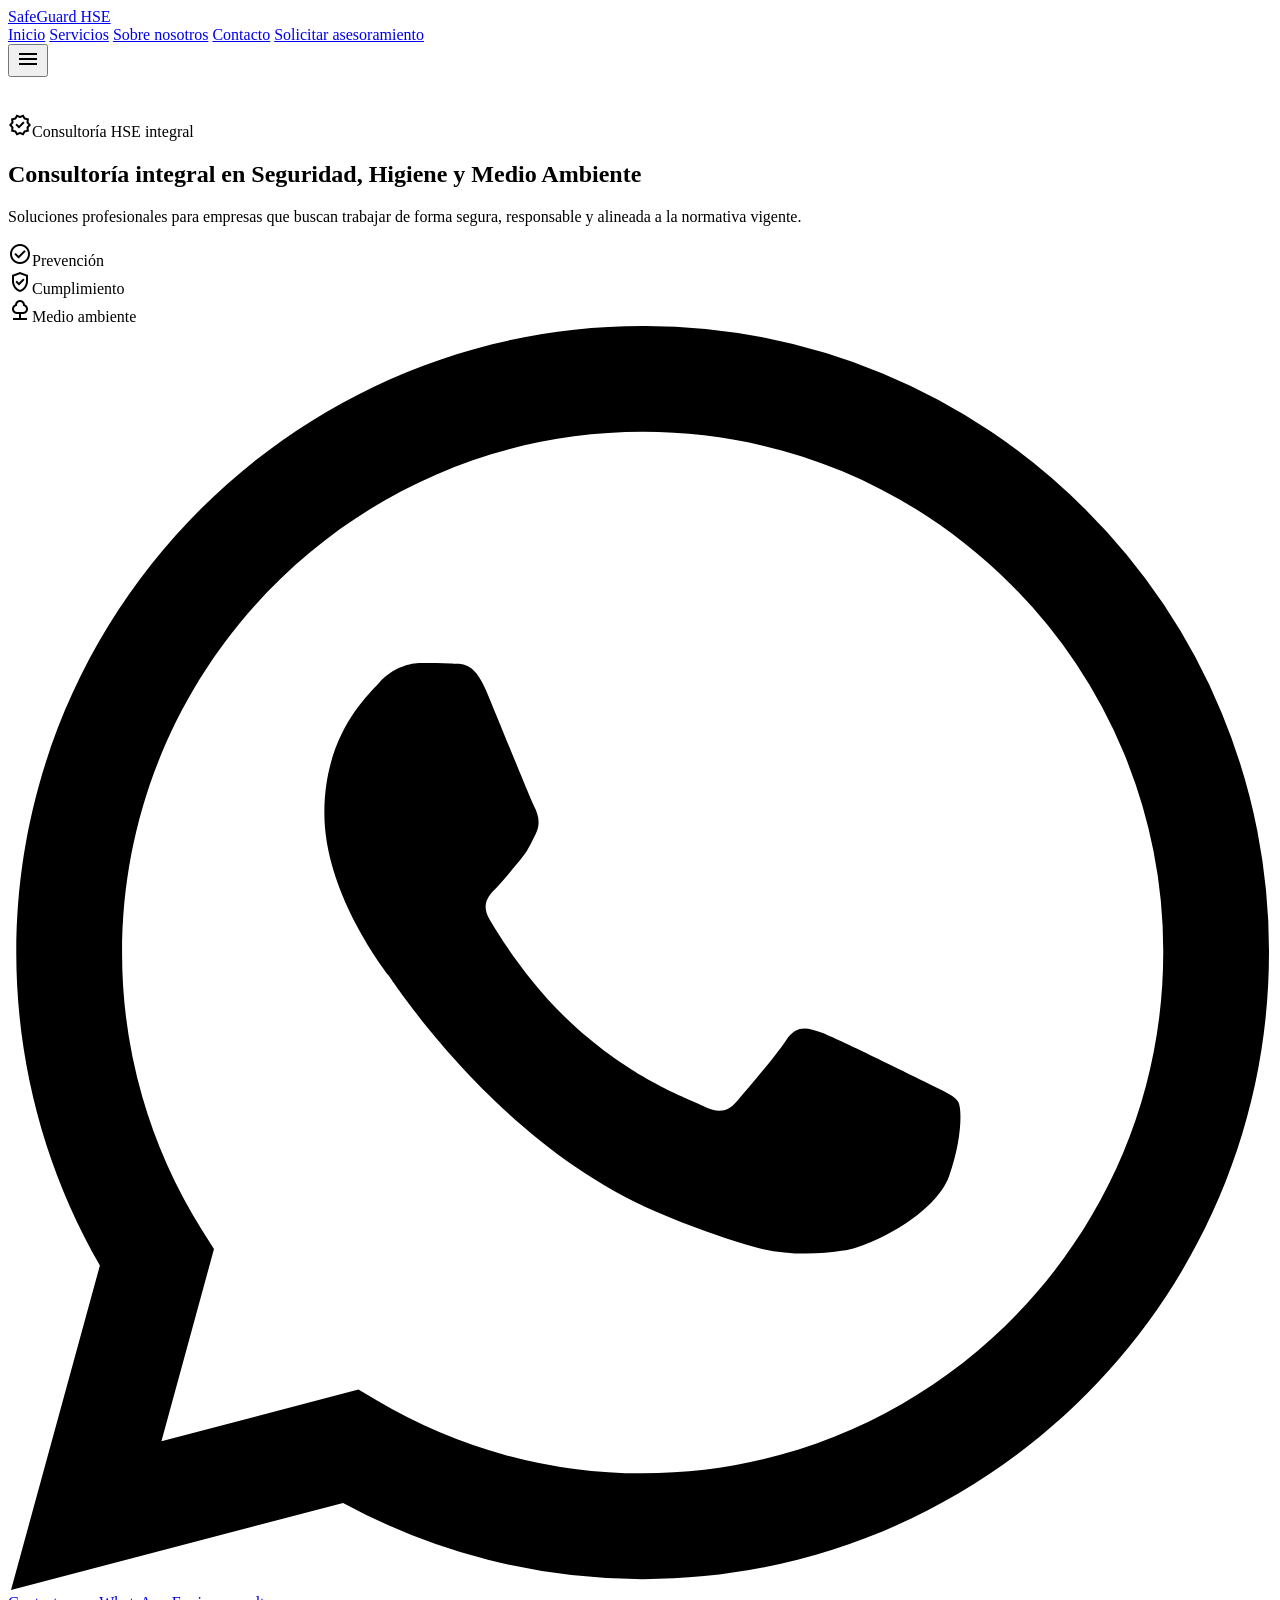
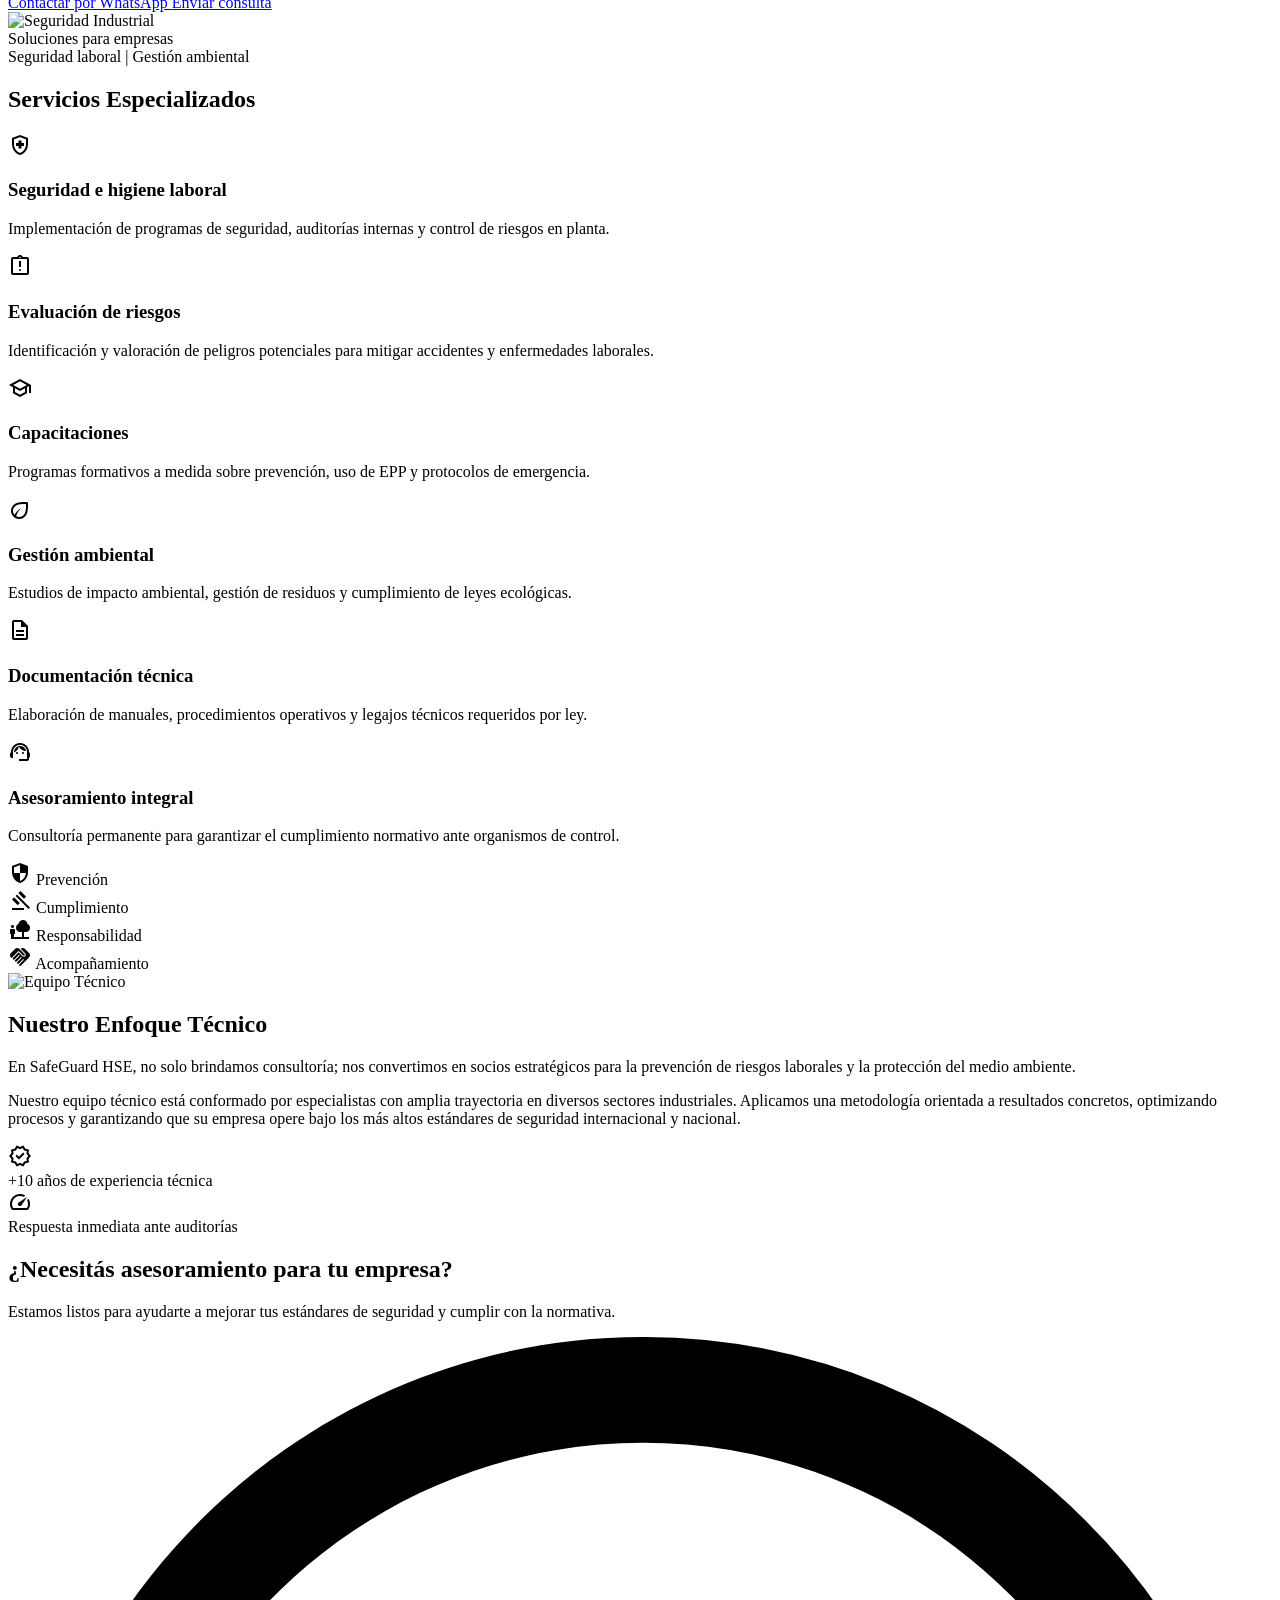
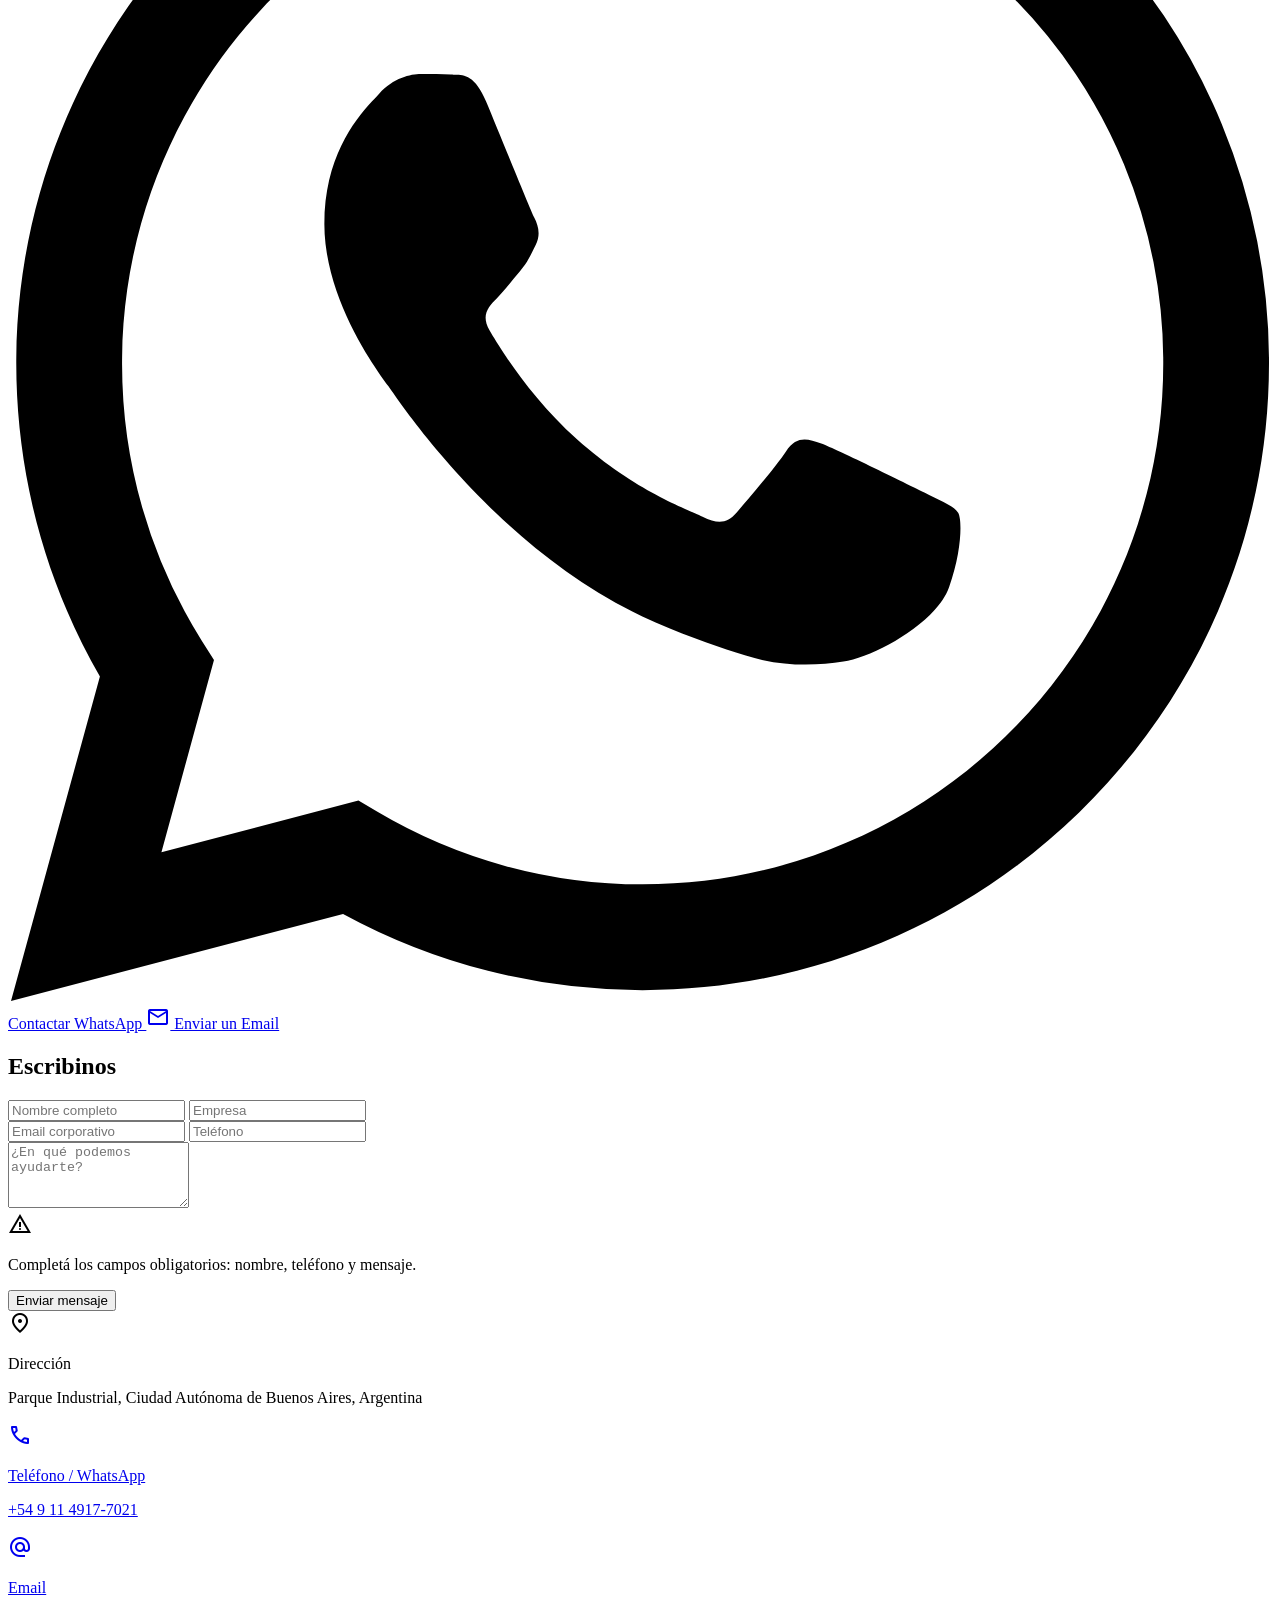
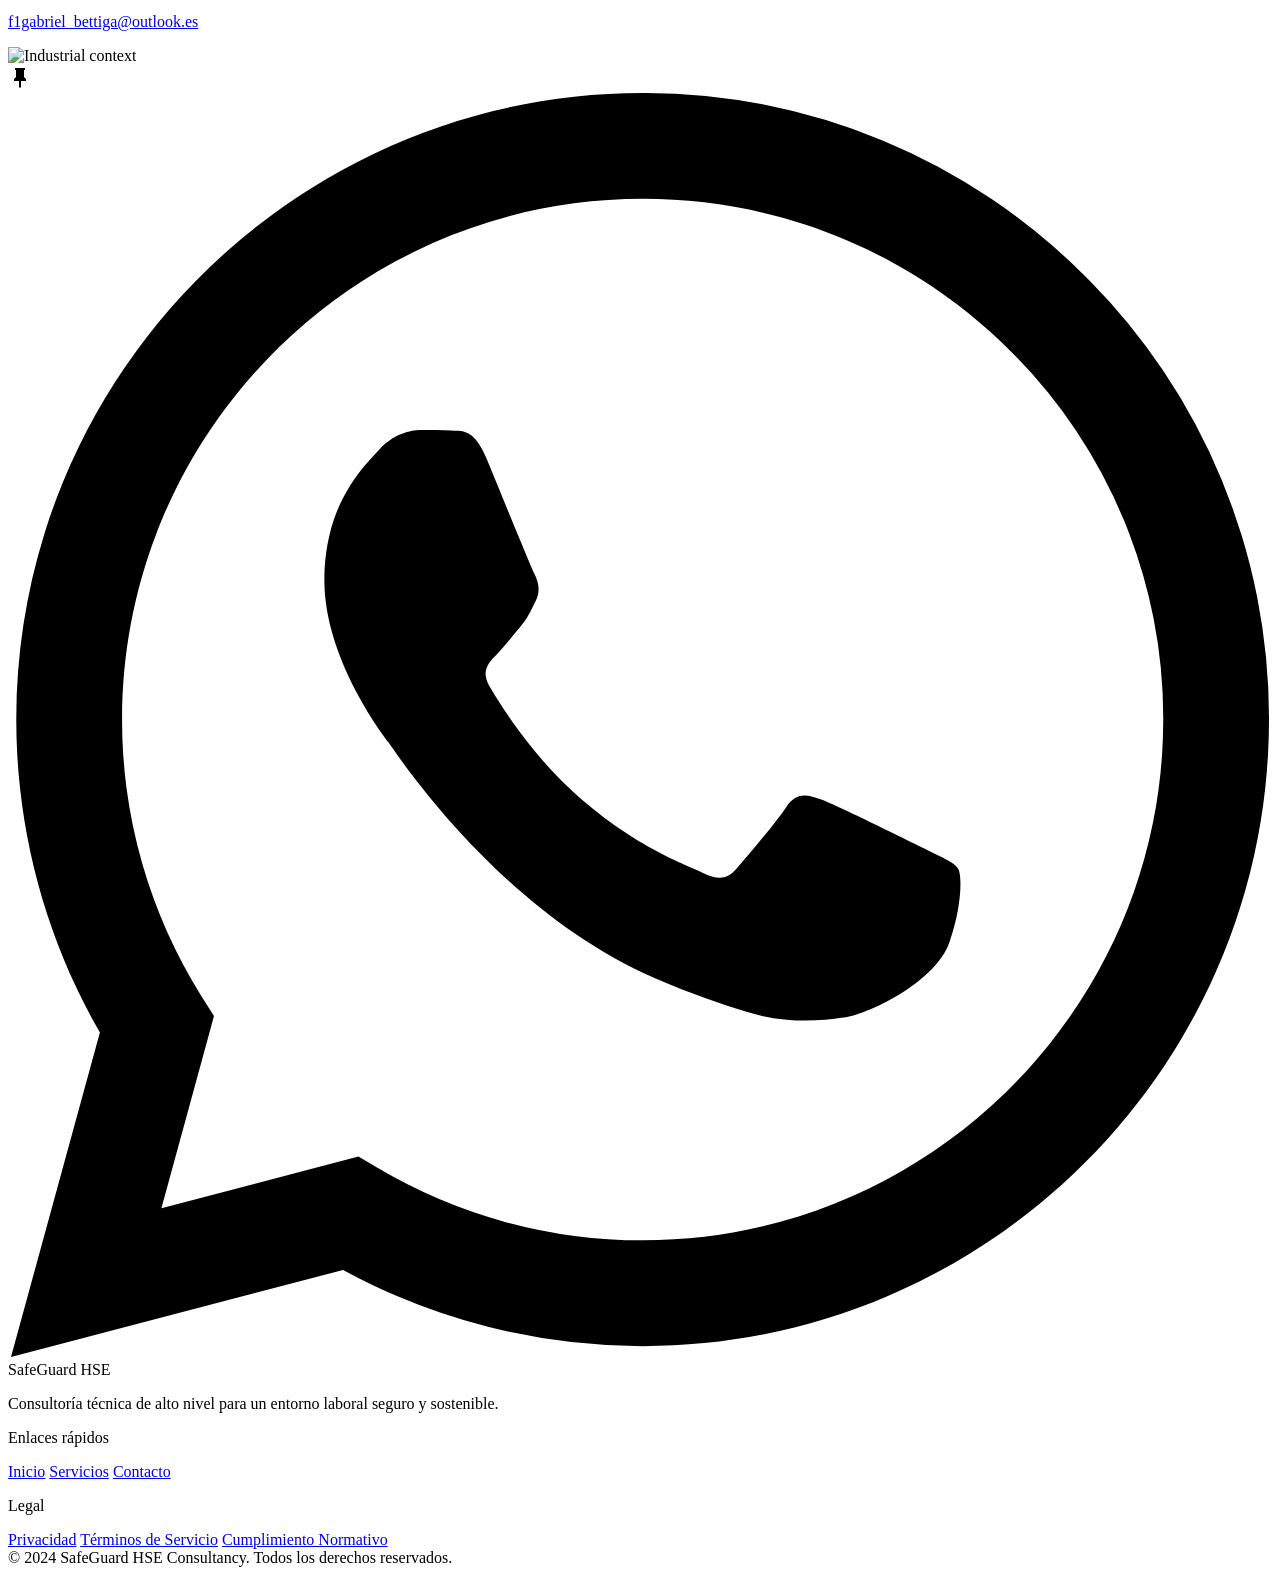
==== index.html @ 14cc0d1b "Add files via upload" ====
<!DOCTYPE html><html class="scroll-smooth" lang="es" style=""><head><link rel="icon" type="image/x-icon" href="[data-uri]">
<link rel="icon" type="image/png" sizes="32x32" href="[data-uri]">
<link rel="icon" type="image/png" sizes="16x16" href="[data-uri]">
<link rel="apple-touch-icon" href="[data-uri]">
<meta charset="utf-8">
<meta content="width=device-width, initial-scale=1.0" name="viewport">
<title>SafeGuard HSE | Consultoría Integral en Seguridad e Higiene</title>
<script src="https://cdn.tailwindcss.com?plugins=forms,container-queries"></script>
<link href="https://fonts.googleapis.com/css2?family=Inter:wght@400;600;700;900&amp;display=swap" rel="stylesheet">
<link href="https://fonts.googleapis.com/css2?family=Material+Symbols+Outlined:wght,FILL@100..700,0..1&amp;display=swap" rel="stylesheet">
<style>
        .material-symbols-outlined {
            font-variation-settings: 'FILL' 0, 'wght' 400, 'GRAD' 0, 'opsz' 24;
        }
        .bg-industrial-mesh {
            background-image: radial-gradient(var(--tw-shadow-color) 1px, transparent 0);
            background-size: 24px 24px;
        }
        /* Mobile Menu Transitions */
        #mobile-menu {
            transition: all 0.3s cubic-bezier(0.4, 0, 0.2, 1);
            transform: translateY(-10px);
            opacity: 0;
            pointer-events: none;
        }
        #mobile-menu.active {
            transform: translateY(0);
            opacity: 1;
            pointer-events: auto;
        }
        @keyframes fadeIn {
            from { opacity: 0; transform: translateY(-5px); }
            to { opacity: 1; transform: translateY(0); }
        }
        .animate-fade-in {
            animation: fadeIn 0.3s ease-out forwards;
        }
    </style>
<script id="tailwind-config">
        tailwind.config = {
            darkMode: "class",
            theme: {
                extend: {
                    "colors": {
                        "secondary": "#436182",
                        "on-secondary": "#ffffff",
                        "surface-container-lowest": "#ffffff",
                        "on-primary-fixed": "#002020",
                        "on-tertiary-container": "#ff9958",
                        "tertiary-fixed": "#ffdbc8",
                        "on-background": "#191c1e",
                        "on-primary-container": "#85bdbc",
                        "secondary-fixed-dim": "#abc9ef",
                        "secondary-container": "#b9d7fd",
                        "on-surface-variant": "#404848",
                        "tertiary-container": "#723300",
                        "on-primary": "#ffffff",
                        "on-tertiary-fixed": "#321200",
                        "primary-fixed": "#b4edec",
                        "on-tertiary": "#ffffff",
                        "on-tertiary-fixed-variant": "#753400",
                        "surface-container": "#eceef0",
                        "surface-container-high": "#e7e8eb",
                        "on-secondary-fixed-variant": "#2a4968",
                        "on-error": "#ffffff",
                        "primary-container": "#0d4d4d",
                        "inverse-primary": "#98d1d0",
                        "on-secondary-container": "#405e7e",
                        "tertiary": "#502200",
                        "error": "#ba1a1a",
                        "surface-variant": "#e1e3e5",
                        "inverse-surface": "#2e3133",
                        "surface-container-highest": "#e1e3e5",
                        "on-error-container": "#93000a",
                        "background": "#f8f9fc",
                        "outline": "#707978",
                        "secondary-fixed": "#d1e4ff",
                        "surface-bright": "#f8f9fc",
                        "on-surface": "#191c1e",
                        "error-container": "#ffdad6",
                        "tertiary-fixed-dim": "#ffb68b",
                        "primary": "#003535",
                        "surface-dim": "#d8dadc",
                        "outline-variant": "#bfc8c8",
                        "surface": "#f8f9fc",
                        "inverse-on-surface": "#eff1f3",
                        "surface-tint": "#2e6767",
                        "primary-fixed-dim": "#98d1d0",
                        "on-primary-fixed-variant": "#104f4f",
                        "surface-container-low": "#f2f4f6",
                        "on-secondary-fixed": "#001d35"
                    },
                    "borderRadius": {
                        "DEFAULT": "0.25rem",
                        "lg": "0.5rem",
                        "xl": "0.75rem",
                        "full": "9999px",
                        "3xl": "1.5rem"
                    },
                    "spacing": {
                        "gutter": "16px",
                        "stack-sm": "8px",
                        "unit": "4px",
                        "margin-mobile": "16px",
                        "stack-lg": "32px",
                        "margin-desktop": "32px",
                        "stack-md": "16px"
                    },
                    "fontFamily": {
                        "display-lg": ["Inter"],
                        "label-caps": ["Inter"],
                        "title-md": ["Inter"],
                        "body-lg": ["Inter"],
                        "headline-lg": ["Inter"],
                        "headline-lg-mobile": ["Inter"],
                        "body-sm": ["Inter"]
                    },
                    "fontSize": {
                        "display-lg": ["48px", {"lineHeight": "56px", "letterSpacing": "-0.02em", "fontWeight": "700"}],
                        "label-caps": ["12px", {"lineHeight": "16px", "letterSpacing": "0.05em", "fontWeight": "700"}],
                        "title-md": ["20px", {"lineHeight": "28px", "fontWeight": "600"}],
                        "body-lg": ["16px", {"lineHeight": "24px", "fontWeight": "400"}],
                        "headline-lg": ["32px", {"lineHeight": "40px", "fontWeight": "600"}],
                        "headline-lg-mobile": ["24px", {"lineHeight": "32px", "fontWeight": "600"}],
                        "body-sm": ["14px", {"lineHeight": "20px", "fontWeight": "400"}]
                    }
                },
            },
        }
    </script>
</head>
<body class="bg-background text-on-background font-body-lg">
<!-- Header (TopNavBar) -->
<header class="fixed top-0 w-full z-50 bg-surface-container-low dark:bg-surface-container shadow-sm">
<nav class="flex justify-between items-center px-margin-mobile md:px-margin-desktop h-20 max-w-7xl mx-auto relative">
<div class="font-headline-lg-mobile md:text-headline-lg font-bold text-primary dark:text-primary-fixed"><a class="hover:opacity-80 transition-opacity" href="#inicio">SafeGuard HSE</a></div>
<div class="hidden md:flex gap-stack-lg items-center">
<a class="desktop-link hover:text-primary dark:hover:text-primary-fixed transition-colors pb-1 text-on-surface-variant dark:text-outline-variant font-normal" href="#inicio">Inicio</a>
<a class="desktop-link hover:text-primary dark:hover:text-primary-fixed transition-colors pb-1 text-on-surface-variant dark:text-outline-variant font-normal" href="#servicios">Servicios</a>
<a class="desktop-link hover:text-primary dark:hover:text-primary-fixed transition-colors pb-1 text-on-surface-variant dark:text-outline-variant font-normal" href="#sobre-nosotros">Sobre nosotros</a>
<a class="desktop-link hover:text-primary dark:hover:text-primary-fixed transition-colors pb-1 text-primary dark:text-primary-fixed font-bold border-b-2 border-primary dark:border-primary-fixed" href="#contacto">Contacto</a>
<a class="bg-primary text-on-primary px-6 py-2 rounded-lg font-bold hover:bg-primary-container hover:text-on-primary-container transition-all active:scale-95 inline-block text-center" href="#contacto">
                Solicitar asesoramiento
            </a>
</div>
<!-- Mobile Menu Toggle -->
<button aria-label="Toggle menú" class="md:hidden text-primary p-2 focus:outline-none transition-transform active:scale-90" id="mobile-menu-btn">
<span class="material-symbols-outlined text-3xl" id="menu-icon">menu</span>
</button>
<!-- Floating Mobile Menu -->
<div class="absolute top-[80px] left-margin-mobile right-margin-mobile md:hidden z-50" id="mobile-menu-container">
<div class="bg-primary/95 backdrop-blur-xl border border-white/10 rounded-3xl shadow-2xl overflow-hidden" id="mobile-menu">
<div class="flex flex-col p-4 space-y-2" id="mobile-nav-links">
<a class="mobile-link flex items-center px-4 py-4 rounded-xl font-semibold transition-colors border-l-4 text-white/80 border-transparent" href="#inicio" onclick="closeMobileMenu()">
                        Inicio
                    </a>
<a class="mobile-link flex items-center px-4 py-4 rounded-xl font-semibold transition-colors border-l-4 hover:bg-white/5 active:bg-white/10 text-white/80 border-transparent" href="#servicios" onclick="closeMobileMenu()">
                        Servicios
                    </a>
<a class="mobile-link flex items-center px-4 py-4 rounded-xl font-semibold transition-colors border-l-4 hover:bg-white/5 active:bg-white/10 text-white/80 border-transparent" href="#sobre-nosotros" onclick="closeMobileMenu()">
                        Sobre nosotros
                    </a>
<a class="mobile-link flex items-center px-4 py-4 rounded-xl font-semibold transition-colors border-l-4 hover:bg-white/5 active:bg-white/10 text-white border-primary-fixed bg-white/5" href="#contacto" onclick="closeMobileMenu()">
                        Contacto
                    </a>
<div class="pt-4 border-t border-white/10 mt-2">
<a class="w-full bg-primary-fixed text-on-primary-fixed py-4 rounded-2xl font-black shadow-lg active:scale-[0.98] transition-all inline-block text-center" href="#contacto" onclick="closeMobileMenu()">
                            Solicitar asesoramiento
                        </a>
</div>
</div>
</div>
</div>
</nav>
</header>
<!-- Hero Section -->
<section class="pt-32 pb-stack-lg md:pt-48 md:pb-64 bg-surface-container-lowest overflow-hidden relative bg-gradient-to-br from-primary-container/10 via-background to-surface-variant/30 bg-industrial-mesh shadow-primary/5" id="inicio">
<div class="max-w-7xl mx-auto px-margin-mobile md:px-margin-desktop grid grid-cols-1 lg:grid-cols-2 items-center gap-stack-md md:gap-stack-lg">
<div class="z-10 order-2 md:order-1">
<div class="inline-flex items-center gap-2 px-3 py-1 rounded-full bg-primary-fixed text-on-primary-fixed text-[10px] uppercase tracking-widest font-bold mb-4 shadow-sm">
<span class="material-symbols-outlined text-sm">verified</span>Consultoría HSE integral
            </div>
<h1 class="font-display-lg text-display-lg-mobile md:text-display-lg text-on-surface mb-stack-md">Consultoría integral en <span class="text-primary-container block mt-2">Seguridad, Higiene y Medio Ambiente</span></h1>
<p class="text-body-lg text-on-surface-variant mb-stack-lg max-w-xl leading-relaxed tracking-wide">
                Soluciones profesionales para empresas que buscan trabajar de forma segura, responsable y alineada a la normativa vigente.
            </p>
<div class="flex items-center flex-wrap gap-x-4 gap-y-2 mb-stack-lg text-primary/70 font-semibold text-sm">
<div class="flex items-center gap-1"><span class="material-symbols-outlined text-[18px]">check_circle</span>Prevención</div>
<span class="h-1 w-1 bg-outline-variant rounded-full hidden sm:block"></span>
<div class="flex items-center gap-1"><span class="material-symbols-outlined text-[18px]">verified_user</span>Cumplimiento</div>
<span class="h-1 w-1 bg-outline-variant rounded-full hidden sm:block"></span>
<div class="flex items-center gap-1"><span class="material-symbols-outlined text-[18px]">nature</span>Medio ambiente</div>
</div>
<div class="flex flex-col sm:flex-row gap-4 mb-8">
<a class="bg-[#25D366] text-white px-8 py-5 rounded-xl font-bold flex items-center justify-center gap-3 shadow-lg hover:brightness-110 transition-all active:scale-[0.98]" href="https://wa.me/5491149177021" target="_blank">
<svg class="w-6 h-6 fill-current" viewBox="0 0 24 24" xmlns="http://www.w3.org/2000/svg"><path d="M17.472 14.382c-.297-.149-1.758-.867-2.03-.967-.273-.099-.471-.148-.67.15-.197.297-.767.966-.94 1.164-.173.199-.347.223-.644.075-.297-.15-1.255-.463-2.39-1.475-.883-.788-1.48-1.761-1.653-2.059-.173-.297-.018-.458.13-.606.134-.133.298-.347.446-.52.149-.174.198-.298.298-.497.099-.198.05-.371-.025-.52-.075-.149-.669-1.612-.916-2.207-.242-.579-.487-.5-.669-.51-.173-.008-.371-.01-.57-.01-.198 0-.52.074-.792.372-.272.297-1.04 1.016-1.04 2.479 0 1.462 1.065 2.875 1.213 3.074.149.198 2.096 3.2 5.077 4.487.709.306 1.262.489 1.694.625.712.227 1.36.195 1.871.118.571-.085 1.758-.719 2.006-1.413.248-.694.248-1.289.173-1.413-.074-.124-.272-.198-.57-.347m-5.421 7.403h-.004a9.87 9.87 0 01-5.031-1.378l-.361-.214-3.741.982.998-3.648-.235-.374a9.86 9.86 0 01-1.51-5.26c.001-5.45 4.436-9.884 9.888-9.884 2.64 0 5.122 1.03 6.988 2.898a9.825 9.825 0 012.893 6.994c-.003 5.45-4.437 9.884-9.885 9.884m8.413-18.297A11.815 11.815 0 0012.05 0C5.495 0 .16 5.335.157 11.892c0 2.096.547 4.142 1.588 5.945L.057 24l6.305-1.654a11.882 11.882 0 005.683 1.448h.005c6.554 0 11.89-5.335 11.893-11.893a11.821 11.821 0 00-3.48-8.413Z"></path></svg>Contactar por WhatsApp
                </a>
<a class="border-2 border-primary-container text-primary-container px-8 py-5 rounded-xl font-bold hover:bg-primary-container/5 transition-all active:scale-[0.98] inline-flex items-center justify-center" href="#contacto">Enviar consulta</a>
</div>
</div>
<div class="relative lg:mt-0 order-1 md:order-2 mt-stack-md">
<div class="bg-primary/5 absolute -inset-4 rounded-full blur-3xl"></div>
<img alt="Seguridad Industrial" class="rounded-xl shadow-2xl relative z-10 w-full object-cover rounded-3xl h-[300px] md:h-[400px]" data-alt="A professional close-up shot of a white safety helmet resting on top of a digital tablet showing architectural blueprints. The setting is a clean, modern construction site with soft afternoon sunlight filtering through steel beams. The color palette features deep forest greens and petrol blues from the safety vests visible in the blurred background. The mood is precise, professional, and safety-oriented, reflecting a corporate modern industrial aesthetic." src="https://lh3.googleusercontent.com/aida-public/[base64]">
<div class="absolute bottom-8 left-8 right-8 z-20 backdrop-blur-md bg-white/30 border border-white/20 p-6 rounded-2xl shadow-xl hidden md:block">
<div class="text-primary font-bold text-lg mb-1">Soluciones para empresas</div>
<div class="text-on-surface-variant text-sm font-medium">Seguridad laboral | Gestión ambiental</div>
</div>
</div>
</div>
</section>
<!-- Services Section -->
<section class="py-stack-lg bg-surface" id="servicios">
<div class="max-w-7xl mx-auto px-margin-mobile md:px-margin-desktop">
<div class="text-center mb-16">
<h2 class="font-headline-lg text-headline-lg-mobile md:text-headline-lg text-primary mb-stack-sm">Servicios Especializados</h2>
<div class="w-20 h-1 bg-tertiary-container mx-auto rounded-full"></div>
</div>
<div class="grid grid-cols-1 md:grid-cols-2 lg:grid-cols-3 gap-gutter">
<!-- Card 1 -->
<div class="bg-surface-container-lowest p-8 rounded-xl border border-outline-variant shadow-sm hover:shadow-md transition-shadow">
<span class="material-symbols-outlined text-4xl text-primary mb-4" data-icon="health_and_safety">health_and_safety</span>
<h3 class="font-title-md text-title-md text-secondary mb-2">Seguridad e higiene laboral</h3>
<p class="text-body-sm text-on-surface-variant">Implementación de programas de seguridad, auditorías internas y control de riesgos en planta.</p>
</div>
<!-- Card 2 -->
<div class="bg-surface-container-lowest p-8 rounded-xl border border-outline-variant shadow-sm hover:shadow-md transition-shadow">
<span class="material-symbols-outlined text-4xl text-primary mb-4" data-icon="assignment_late">assignment_late</span>
<h3 class="font-title-md text-title-md text-secondary mb-2">Evaluación de riesgos</h3>
<p class="text-body-sm text-on-surface-variant">Identificación y valoración de peligros potenciales para mitigar accidentes y enfermedades laborales.</p>
</div>
<!-- Card 3 -->
<div class="bg-surface-container-lowest p-8 rounded-xl border border-outline-variant shadow-sm hover:shadow-md transition-shadow">
<span class="material-symbols-outlined text-4xl text-primary mb-4" data-icon="school">school</span>
<h3 class="font-title-md text-title-md text-secondary mb-2">Capacitaciones</h3>
<p class="text-body-sm text-on-surface-variant">Programas formativos a medida sobre prevención, uso de EPP y protocolos de emergencia.</p>
</div>
<!-- Card 4 -->
<div class="bg-surface-container-lowest p-8 rounded-xl border border-outline-variant shadow-sm hover:shadow-md transition-shadow">
<span class="material-symbols-outlined text-4xl text-primary mb-4" data-icon="eco">eco</span>
<h3 class="font-title-md text-title-md text-secondary mb-2">Gestión ambiental</h3>
<p class="text-body-sm text-on-surface-variant">Estudios de impacto ambiental, gestión de residuos y cumplimiento de leyes ecológicas.</p>
</div>
<!-- Card 5 -->
<div class="bg-surface-container-lowest p-8 rounded-xl border border-outline-variant shadow-sm hover:shadow-md transition-shadow">
<span class="material-symbols-outlined text-4xl text-primary mb-4" data-icon="description">description</span>
<h3 class="font-title-md text-title-md text-secondary mb-2">Documentación técnica</h3>
<p class="text-body-sm text-on-surface-variant">Elaboración de manuales, procedimientos operativos y legajos técnicos requeridos por ley.</p>
</div>
<!-- Card 6 -->
<div class="bg-surface-container-lowest p-8 rounded-xl border border-outline-variant shadow-sm hover:shadow-md transition-shadow">
<span class="material-symbols-outlined text-4xl text-primary mb-4" data-icon="support_agent">support_agent</span>
<h3 class="font-title-md text-title-md text-secondary mb-2">Asesoramiento integral</h3>
<p class="text-body-sm text-on-surface-variant">Consultoría permanente para garantizar el cumplimiento normativo ante organismos de control.</p>
</div>
</div>
</div>
</section>
<!-- Trust Section -->
<section class="py-16 bg-primary text-on-primary">
<div class="max-w-7xl mx-auto px-margin-mobile md:px-margin-desktop grid grid-cols-2 lg:grid-cols-4 gap-stack-lg text-center">
<div class="flex flex-col items-center">
<span class="material-symbols-outlined text-5xl mb-2 text-primary-fixed" data-icon="security" style="font-variation-settings: 'FILL' 1;">security</span>
<span class="font-bold text-xl">Prevención</span>
</div>
<div class="flex flex-col items-center">
<span class="material-symbols-outlined text-5xl mb-2 text-primary-fixed" data-icon="gavel" style="font-variation-settings: 'FILL' 1;">gavel</span>
<span class="font-bold text-xl">Cumplimiento</span>
</div>
<div class="flex flex-col items-center">
<span class="material-symbols-outlined text-5xl mb-2 text-primary-fixed" data-icon="nature_people" style="font-variation-settings: 'FILL' 1;">nature_people</span>
<span class="font-bold text-xl">Responsabilidad</span>
</div>
<div class="flex flex-col items-center">
<span class="material-symbols-outlined text-5xl mb-2 text-primary-fixed" data-icon="handshake" style="font-variation-settings: 'FILL' 1;">handshake</span>
<span class="font-bold text-xl">Acompañamiento</span>
</div>
</div>
</section>
<!-- About Section -->
<section class="py-stack-lg bg-surface-container-low" id="sobre-nosotros">
<div class="max-w-7xl mx-auto px-margin-mobile md:px-margin-desktop grid grid-cols-1 lg:grid-cols-2 gap-stack-lg items-center">
<div>
<img alt="Equipo Técnico" class="rounded-xl shadow-lg h-[500px] w-full object-cover" data-alt="A diverse team of industrial safety engineers in navy blue uniforms and white hard hats standing in a modern, well-lit factory environment. They are discussing a digital report on a large touch-screen display showing green compliance charts. The background is a clean industrial setting with organized machinery and high ceilings. The overall atmosphere is collaborative, technical, and high-tech, using a palette of steel grays and safety orange accents." src="https://lh3.googleusercontent.com/aida-public/[base64]">
</div>
<div class="space-y-stack-md">
<h2 class="font-headline-lg text-primary">Nuestro Enfoque Técnico</h2>
<p class="text-body-lg text-on-surface">
                En SafeGuard HSE, no solo brindamos consultoría; nos convertimos en socios estratégicos para la prevención de riesgos laborales y la protección del medio ambiente.
            </p>
<p class="text-body-lg text-on-surface-variant">
                Nuestro equipo técnico está conformado por especialistas con amplia trayectoria en diversos sectores industriales. Aplicamos una metodología orientada a resultados concretos, optimizando procesos y garantizando que su empresa opere bajo los más altos estándares de seguridad internacional y nacional.
            </p>
<div class="pt-4">
<div class="flex items-center gap-4 mb-4">
<div class="w-12 h-12 rounded-full bg-secondary-container flex items-center justify-center">
<span class="material-symbols-outlined text-on-secondary-container" data-icon="verified">verified</span>
</div>
<span class="font-bold text-on-surface">+10 años de experiencia técnica</span>
</div>
<div class="flex items-center gap-4">
<div class="w-12 h-12 rounded-full bg-secondary-container flex items-center justify-center">
<span class="material-symbols-outlined text-on-secondary-container" data-icon="speed">speed</span>
</div>
<span class="font-bold text-on-surface">Respuesta inmediata ante auditorías</span>
</div>
</div>
</div>
</div>
</section>
<!-- Final CTA Section -->
<section class="py-stack-lg bg-primary text-on-primary text-center">
<div class="max-w-3xl mx-auto px-margin-mobile">
<h2 class="font-display-lg text-headline-lg-mobile md:text-headline-lg mb-stack-md">¿Necesitás asesoramiento para tu empresa?</h2>
<p class="text-body-lg opacity-90 mb-stack-lg">Estamos listos para ayudarte a mejorar tus estándares de seguridad y cumplir con la normativa.</p>
<div class="flex flex-col sm:flex-row justify-center gap-stack-md">
<a class="bg-[#25D366] text-white px-8 py-4 rounded-lg font-bold flex items-center justify-center gap-2 shadow-xl hover:scale-105 transition-transform" href="https://wa.me/5491149177021" target="_blank">
<svg class="w-6 h-6 fill-current" viewBox="0 0 24 24" xmlns="http://www.w3.org/2000/svg"><path d="M17.472 14.382c-.297-.149-1.758-.867-2.03-.967-.273-.099-.471-.148-.67.15-.197.297-.767.966-.94 1.164-.173.199-.347.223-.644.075-.297-.15-1.255-.463-2.39-1.475-.883-.788-1.48-1.761-1.653-2.059-.173-.297-.018-.458.13-.606.134-.133.298-.347.446-.52.149-.174.198-.298.298-.497.099-.198.05-.371-.025-.52-.075-.149-.669-1.612-.916-2.207-.242-.579-.487-.5-.669-.51-.173-.008-.371-.01-.57-.01-.198 0-.52.074-.792.372-.272.297-1.04 1.016-1.04 2.479 0 1.462 1.065 2.875 1.213 3.074.149.198 2.096 3.2 5.077 4.487.709.306 1.262.489 1.694.625.712.227 1.36.195 1.871.118.571-.085 1.758-.719 2.006-1.413.248-.694.248-1.289.173-1.413-.074-.124-.272-.198-.57-.347m-5.421 7.403h-.004a9.87 9.87 0 01-5.031-1.378l-.361-.214-3.741.982.998-3.648-.235-.374a9.86 9.86 0 01-1.51-5.26c.001-5.45 4.436-9.884 9.888-9.884 2.64 0 5.122 1.03 6.988 2.898a9.825 9.825 0 012.893 6.994c-.003 5.45-4.437 9.884-9.885 9.884m8.413-18.297A11.815 11.815 0 0012.05 0C5.495 0 .16 5.335.157 11.892c0 2.096.547 4.142 1.588 5.945L.057 24l6.305-1.654a11.882 11.882 0 005.683 1.448h.005c6.554 0 11.89-5.335 11.893-11.893a11.821 11.821 0 00-3.48-8.413Z"></path></svg>
                Contactar WhatsApp
            </a>
<a class="bg-surface-container-lowest text-primary px-8 py-4 rounded-lg font-bold flex items-center justify-center gap-2 hover:bg-opacity-90 transition-all" href="mailto:f1gabriel_bettiga@outlook.es?subject=Consulta%20desde%20la%20p%C3%A1gina%20web">
<span class="material-symbols-outlined" data-icon="mail">mail</span>
                Enviar un Email
            </a>
</div>
</div>
</section>
<!-- Contact Section -->
<section class="py-stack-lg bg-surface" id="contacto">
<div class="max-w-7xl mx-auto px-margin-mobile md:px-margin-desktop grid grid-cols-1 lg:grid-cols-2 gap-stack-lg">
<div class="bg-surface-container-high p-8 rounded-xl">
<h2 class="font-headline-lg text-primary mb-stack-md">Escribinos</h2>
<form class="space-y-stack-md" id="contact-form" novalidate="">
<div class="grid grid-cols-1 md:grid-cols-2 gap-stack-md">
<input class="w-full p-3 rounded-lg border-none bg-surface ring-1 ring-outline-variant focus:ring-2 focus:ring-primary outline-none transition-all duration-200" id="nombre" placeholder="Nombre completo" type="text">
<input class="w-full p-3 rounded-lg border-none bg-surface ring-1 ring-outline-variant focus:ring-2 focus:ring-primary outline-none transition-all duration-200" id="empresa" placeholder="Empresa" type="text">
</div>
<div class="grid grid-cols-1 md:grid-cols-2 gap-stack-md">
<input class="w-full p-3 rounded-lg border-none bg-surface ring-1 ring-outline-variant focus:ring-2 focus:ring-primary outline-none transition-all duration-200" id="email" placeholder="Email corporativo" type="email">
<input class="w-full p-3 rounded-lg border-none bg-surface ring-1 ring-outline-variant focus:ring-2 focus:ring-primary outline-none transition-all duration-200" id="telefono" placeholder="Teléfono" type="tel">
</div>
<textarea class="w-full p-3 rounded-lg border-none bg-surface ring-1 ring-outline-variant focus:ring-2 focus:ring-primary outline-none transition-all duration-200" id="mensaje" placeholder="¿En qué podemos ayudarte?" rows="4"></textarea>
<!-- Error Message Component -->
<div class="hidden animate-fade-in bg-primary-container text-on-primary-container p-4 rounded-lg shadow-sm flex items-center gap-3" id="form-error">
<span class="material-symbols-outlined text-xl">warning</span>
<p class="text-body-sm font-semibold">Completá los campos obligatorios: nombre, teléfono y mensaje.</p>
</div>
<button class="w-full bg-primary text-on-primary py-4 rounded-lg font-bold shadow-lg hover:bg-primary-container transition-all" type="submit">Enviar mensaje</button>
</form>
</div>
<div class="space-y-stack-md flex flex-col justify-center">
<div class="p-6 bg-surface-container-lowest rounded-xl flex items-start gap-4 shadow-sm">
<span class="material-symbols-outlined text-secondary" data-icon="location_on">location_on</span>
<div>
<p class="font-bold text-on-surface">Dirección</p>
<p class="text-on-surface-variant">Parque Industrial, Ciudad Autónoma de Buenos Aires, Argentina</p>
</div>
</div>
<a class="p-6 bg-surface-container-lowest rounded-xl flex items-start gap-4 shadow-sm cursor-pointer transition-all duration-300 hover:bg-surface-container-high hover:shadow-md" href="https://wa.me/5491149177021" target="_blank"><span class="material-symbols-outlined text-secondary" data-icon="call">call</span><div><p class="font-bold text-on-surface">Teléfono / WhatsApp</p><p class="text-on-surface-variant">+54 9 11 4917-7021</p></div></a>
<a class="p-6 bg-surface-container-lowest rounded-xl flex items-start gap-4 shadow-sm cursor-pointer transition-all duration-300 hover:bg-surface-container-high hover:shadow-md" href="mailto:f1gabriel_bettiga@outlook.es?subject=Consulta%20desde%20la%20p%C3%A1gina%20web"><span class="material-symbols-outlined text-secondary" data-icon="alternate_email">alternate_email</span><div><p class="font-bold text-on-surface">Email</p><p class="text-on-surface-variant">f1gabriel_bettiga@outlook.es</p></div></a>
<!-- Mini Map Mockup -->
<div class="rounded-xl overflow-hidden h-48 relative shadow-inner">
<img alt="Industrial context" class="w-full h-full object-cover filter grayscale" data-location="Buenos Aires, Argentina" src="https://lh3.googleusercontent.com/aida/[base64]">
<div class="absolute inset-0 bg-primary/10 flex items-center justify-center">
<span class="material-symbols-outlined text-primary text-4xl" data-icon="push_pin" style="font-variation-settings: 'FILL' 1;">push_pin</span>
</div>
</div>
</div>
</div>
</section>
<!-- Floating WhatsApp Button -->
<a aria-label="Chat on WhatsApp" class="fixed bottom-4 right-4 md:bottom-6 md:right-6 bg-[#25D366] text-white w-14 h-14 md:w-16 md:h-16 rounded-full flex items-center justify-center shadow-2xl z-[55] hover:scale-110 active:scale-95 transition-all duration-300" href="https://wa.me/5491149177021" target="_blank">
<svg class="w-8 h-8 md:w-10 md:h-10 fill-current" viewBox="0 0 24 24" xmlns="http://www.w3.org/2000/svg">
<path d="M17.472 14.382c-.297-.149-1.758-.867-2.03-.967-.273-.099-.471-.148-.67.15-.197.297-.767.966-.94 1.164-.173.199-.347.223-.644.075-.297-.15-1.255-.463-2.39-1.475-.883-.788-1.48-1.761-1.653-2.059-.173-.297-.018-.458.13-.606.134-.133.298-.347.446-.52.149-.174.198-.298.298-.497.099-.198.05-.371-.025-.52-.075-.149-.669-1.612-.916-2.207-.242-.579-.487-.5-.669-.51-.173-.008-.371-.01-.57-.01-.198 0-.52.074-.792.372-.272.297-1.04 1.016-1.04 2.479 0 1.462 1.065 2.875 1.213 3.074.149.198 2.096 3.2 5.077 4.487.709.306 1.262.489 1.694.625.712.227 1.36.195 1.871.118.571-.085 1.758-.719 2.006-1.413.248-.694.248-1.289.173-1.413-.074-.124-.272-.198-.57-.347m-5.421 7.403h-.004a9.87 9.87 0 01-5.031-1.378l-.361-.214-3.741.982.998-3.648-.235-.374a9.86 9.86 0 01-1.51-5.26c.001-5.45 4.436-9.884 9.888-9.884 2.64 0 5.122 1.03 6.988 2.898a9.825 9.825 0 012.893 6.994c-.003 5.45-4.437 9.884-9.885 9.884m8.413-18.297A11.815 11.815 0 0012.05 0C5.495 0 .16 5.335.157 11.892c0 2.096.547 4.142 1.588 5.945L.057 24l6.305-1.654a11.882 11.882 0 005.683 1.448h.005c6.554 0 11.89-5.335 11.893-11.893a11.821 11.821 0 00-3.48-8.413Z"></path>
</svg>
</a>
<!-- Footer -->
<footer class="w-full py-stack-lg bg-surface-container-lowest dark:bg-surface-dim border-t border-outline-variant dark:border-outline">
<div class="grid grid-cols-1 md:grid-cols-3 gap-gutter px-margin-mobile md:px-margin-desktop max-w-7xl mx-auto">
<div>
<div class="font-title-md text-title-md font-black text-primary dark:text-primary-fixed mb-4">SafeGuard HSE</div>
<p class="text-body-sm text-on-surface-variant">Consultoría técnica de alto nivel para un entorno laboral seguro y sostenible.</p>
</div>
<div class="flex flex-col gap-2">
<p class="font-bold text-secondary dark:text-secondary-fixed mb-2">Enlaces rápidos</p>
<a class="text-on-surface-variant hover:text-secondary transition-opacity text-body-sm" href="#inicio">Inicio</a>
<a class="text-on-surface-variant hover:text-secondary transition-opacity text-body-sm" href="#servicios">Servicios</a>
<a class="text-on-surface-variant hover:text-secondary transition-opacity text-body-sm" href="#contacto">Contacto</a>
</div>
<div class="flex flex-col gap-2">
<p class="font-bold text-secondary dark:text-secondary-fixed mb-2">Legal</p>
<a class="text-on-surface-variant hover:text-secondary transition-opacity text-body-sm" href="#">Privacidad</a>
<a class="text-on-surface-variant hover:text-secondary transition-opacity text-body-sm" href="#">Términos de Servicio</a>
<a class="text-on-surface-variant hover:text-secondary transition-opacity text-body-sm" href="#">Cumplimiento Normativo</a>
</div>
</div>
<div class="max-w-7xl mx-auto px-margin-mobile md:px-margin-desktop mt-8 pt-8 border-t border-outline-variant/30 text-center text-body-sm text-outline">
        © 2024 SafeGuard HSE Consultancy. Todos los derechos reservados.
    </div>
</footer>
<script>
    // Header shadow effect on scroll
    window.addEventListener('scroll', () => {
        const header = document.querySelector('header');
        if (window.scrollY > 50) {
            header.classList.add('shadow-md');
        } else {
            header.classList.remove('shadow-md');
        }
    });

    // Mobile Menu Logic
    const mobileBtn = document.getElementById('mobile-menu-btn');
    const mobileMenu = document.getElementById('mobile-menu');
    const menuIcon = document.getElementById('menu-icon');
    const mobileLinks = document.querySelectorAll('.mobile-link');
    const desktopLinks = document.querySelectorAll('.desktop-link');
    let isMenuOpen = false;

    function toggleMobileMenu() {
        isMenuOpen = !isMenuOpen;
        if (isMenuOpen) {
            mobileMenu.classList.add('active');
            menuIcon.textContent = 'close';
            document.body.style.overflow = 'hidden';
        } else {
            mobileMenu.classList.remove('active');
            menuIcon.textContent = 'menu';
            document.body.style.overflow = '';
        }
    }

    function closeMobileMenu() {
        if (isMenuOpen) toggleMobileMenu();
    }

    mobileBtn.addEventListener('click', (e) => {
        e.stopPropagation();
        toggleMobileMenu();
    });

    // Close on click outside
    document.addEventListener('click', (e) => {
        if (isMenuOpen && !mobileMenu.contains(e.target) && !mobileBtn.contains(e.target)) {
            closeMobileMenu();
        }
    });

    // Auto-close on resize to desktop view
    window.addEventListener('resize', () => {
        if (window.innerWidth >= 768 && isMenuOpen) {
            closeMobileMenu();
        }
    });

    // Dynamic Link States & ScrollSpy
    function setActiveLinks(targetId) {
        // Update Mobile Links
        mobileLinks.forEach(link => {
            const href = link.getAttribute('href').substring(1);
            if (href === targetId) {
                // Active State
                link.classList.remove('text-white/80', 'border-transparent');
                link.classList.add('text-white', 'border-primary-fixed', 'bg-white/5');
            } else {
                // Inactive State
                link.classList.add('text-white/80', 'border-transparent');
                link.classList.remove('text-white', 'border-primary-fixed', 'bg-white/5');
            }
        });

        // Update Desktop Links
        desktopLinks.forEach(link => {
            const href = link.getAttribute('href').substring(1);
            if (href === targetId) {
                // Active State: text-primary, font-bold, border-b-2, border-primary
                link.classList.remove('text-on-surface-variant', 'dark:text-outline-variant', 'font-normal');
                link.classList.add('text-primary', 'dark:text-primary-fixed', 'font-bold', 'border-b-2', 'border-primary', 'dark:border-primary-fixed');
            } else {
                // Inactive State: text-on-surface-variant, font-normal, no border
                link.classList.add('text-on-surface-variant', 'dark:text-outline-variant', 'font-normal');
                link.classList.remove('text-primary', 'dark:text-primary-fixed', 'font-bold', 'border-b-2', 'border-primary', 'dark:border-primary-fixed');
            }
        });
    }

    // ScrollSpy using IntersectionObserver
    const observerOptions = {
        root: null,
        rootMargin: '-50% 0px -50% 0px', // Trigger when section is in middle of viewport
        threshold: 0
    };

    const observer = new IntersectionObserver((entries) => {
        entries.forEach(entry => {
            if (entry.isIntersecting) {
                setActiveLinks(entry.target.id);
            }
        });
    }, observerOptions);

    // Observe all main sections
    document.querySelectorAll('section[id]').forEach((section) => {
        observer.observe(section);
    });

    // Manual click override for immediate feedback
    [...mobileLinks, ...desktopLinks].forEach(link => {
        link.addEventListener('click', (e) => {
            const targetId = link.getAttribute('href').substring(1);
            setActiveLinks(targetId);
        });
    });

    // Contact Form Handling Logic
    const contactForm = document.getElementById('contact-form');
    const formError = document.getElementById('form-error');
    
    // Clear error state on typing
    const inputs = contactForm.querySelectorAll('input, textarea');
    inputs.forEach(input => {
        input.addEventListener('input', () => {
            input.classList.remove('ring-error', 'ring-2');
            input.classList.add('ring-1', 'ring-outline-variant');
            
            // Check if all required fields are now filled to hide the error message
            const nombre = document.getElementById('nombre').value.trim();
            const telefono = document.getElementById('telefono').value.trim();
            const mensaje = document.getElementById('mensaje').value.trim();
            if (nombre && telefono && mensaje) {
                formError.classList.add('hidden');
            }
        });
    });

    if (contactForm) {
        contactForm.addEventListener('submit', function(e) {
            e.preventDefault();
            
            const nombreEl = document.getElementById('nombre');
            const telefonoEl = document.getElementById('telefono');
            const mensajeEl = document.getElementById('mensaje');
            const empresa = document.getElementById('empresa').value.trim();
            const email = document.getElementById('email').value.trim();

            const nombre = nombreEl.value.trim();
            const telefono = telefonoEl.value.trim();
            const mensaje = mensajeEl.value.trim();

            let hasError = false;

            // Validation logic
            if (!nombre) {
                nombreEl.classList.add('ring-error', 'ring-2');
                nombreEl.classList.remove('ring-1', 'ring-outline-variant');
                hasError = true;
            }
            if (!telefono) {
                telefonoEl.classList.add('ring-error', 'ring-2');
                telefonoEl.classList.remove('ring-1', 'ring-outline-variant');
                hasError = true;
            }
            if (!mensaje) {
                mensajeEl.classList.add('ring-error', 'ring-2');
                mensajeEl.classList.remove('ring-1', 'ring-outline-variant');
                hasError = true;
            }

            if (hasError) {
                formError.classList.remove('hidden');
                return;
            }

            // Success state
            formError.classList.add('hidden');
            const whatsappNumber = '5491149177021';
            const messageBody = `Hola, quiero realizar una consulta desde la página web.\nNombre: ${nombre}\nEmpresa: ${empresa || 'No especificada'}\nEmail: ${email || 'No especificado'}\nTeléfono: ${telefono}\nMensaje: ${mensaje}`;
            
            const encodedMessage = encodeURIComponent(messageBody);
            const whatsappURL = `https://wa.me/${whatsappNumber}?text=${encodedMessage}`;
            
            window.open(whatsappURL, '_blank');
        });
    }
</script>


</body></html>
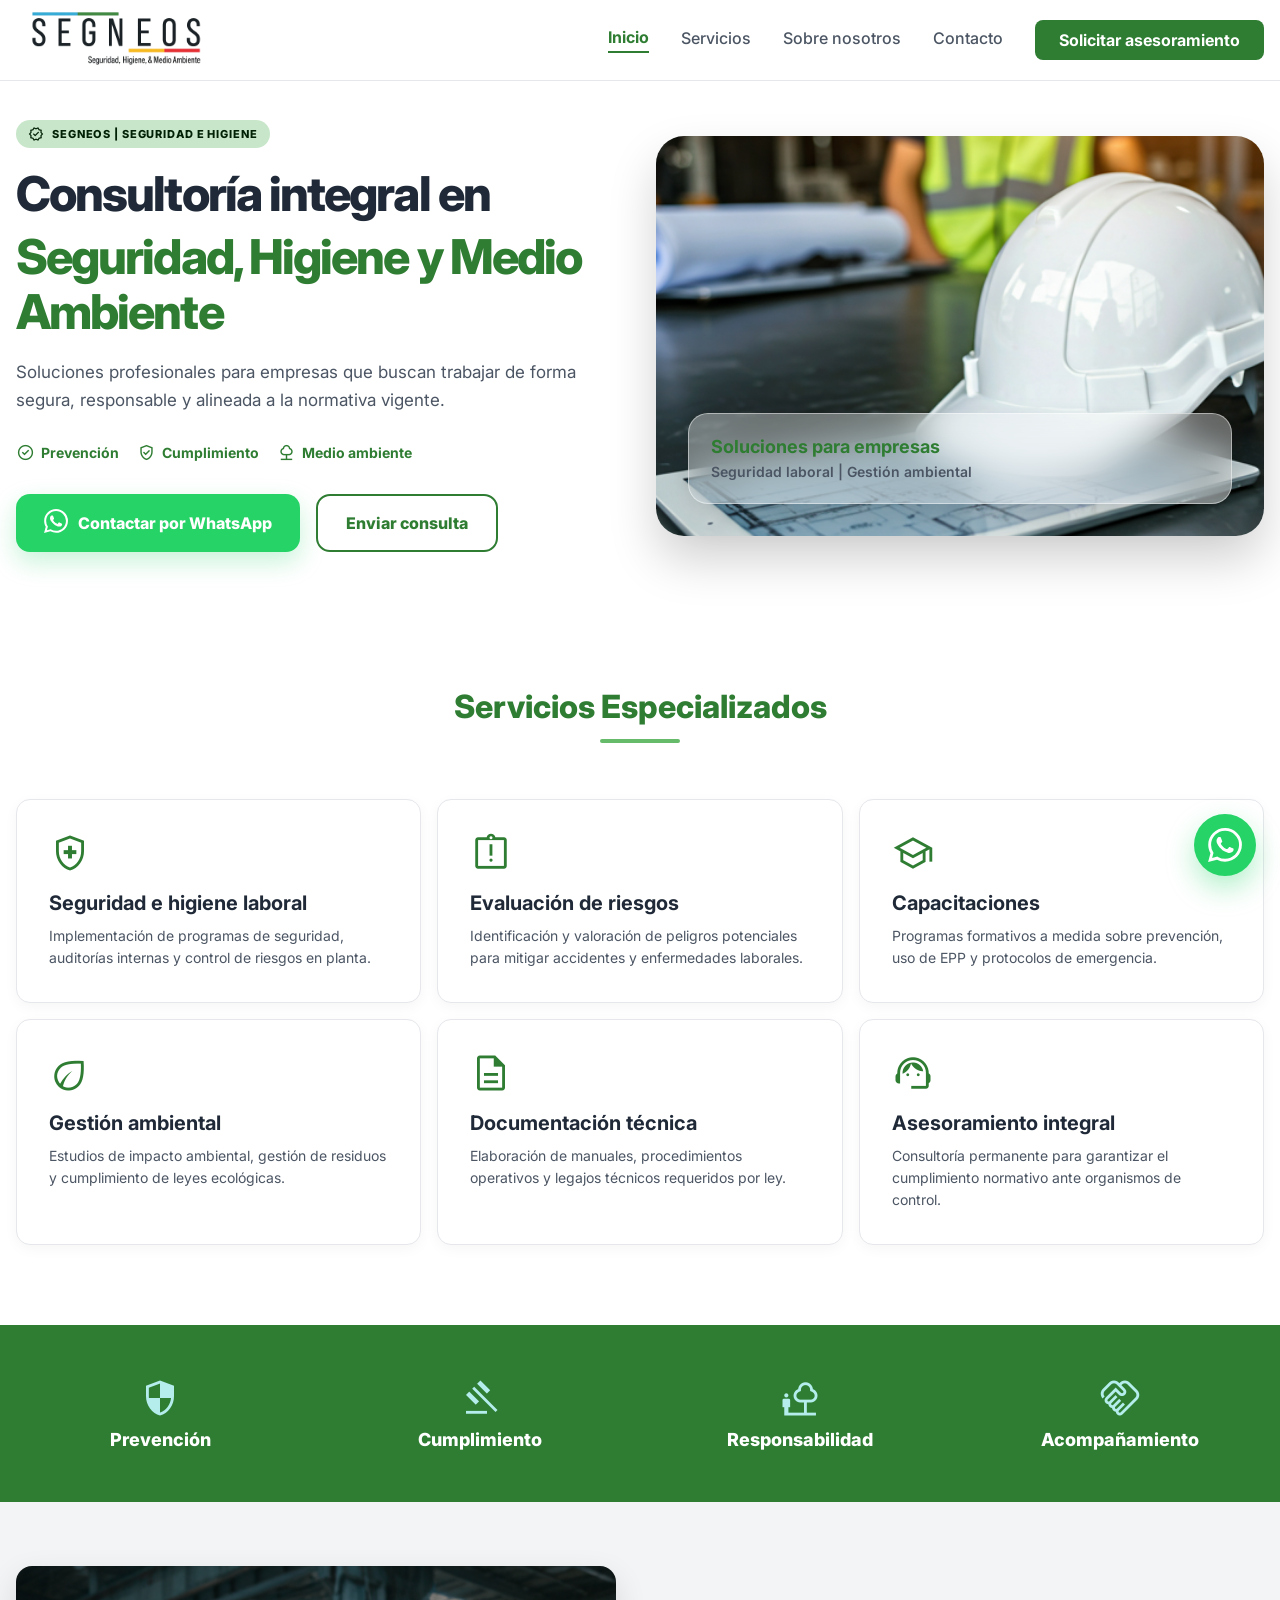
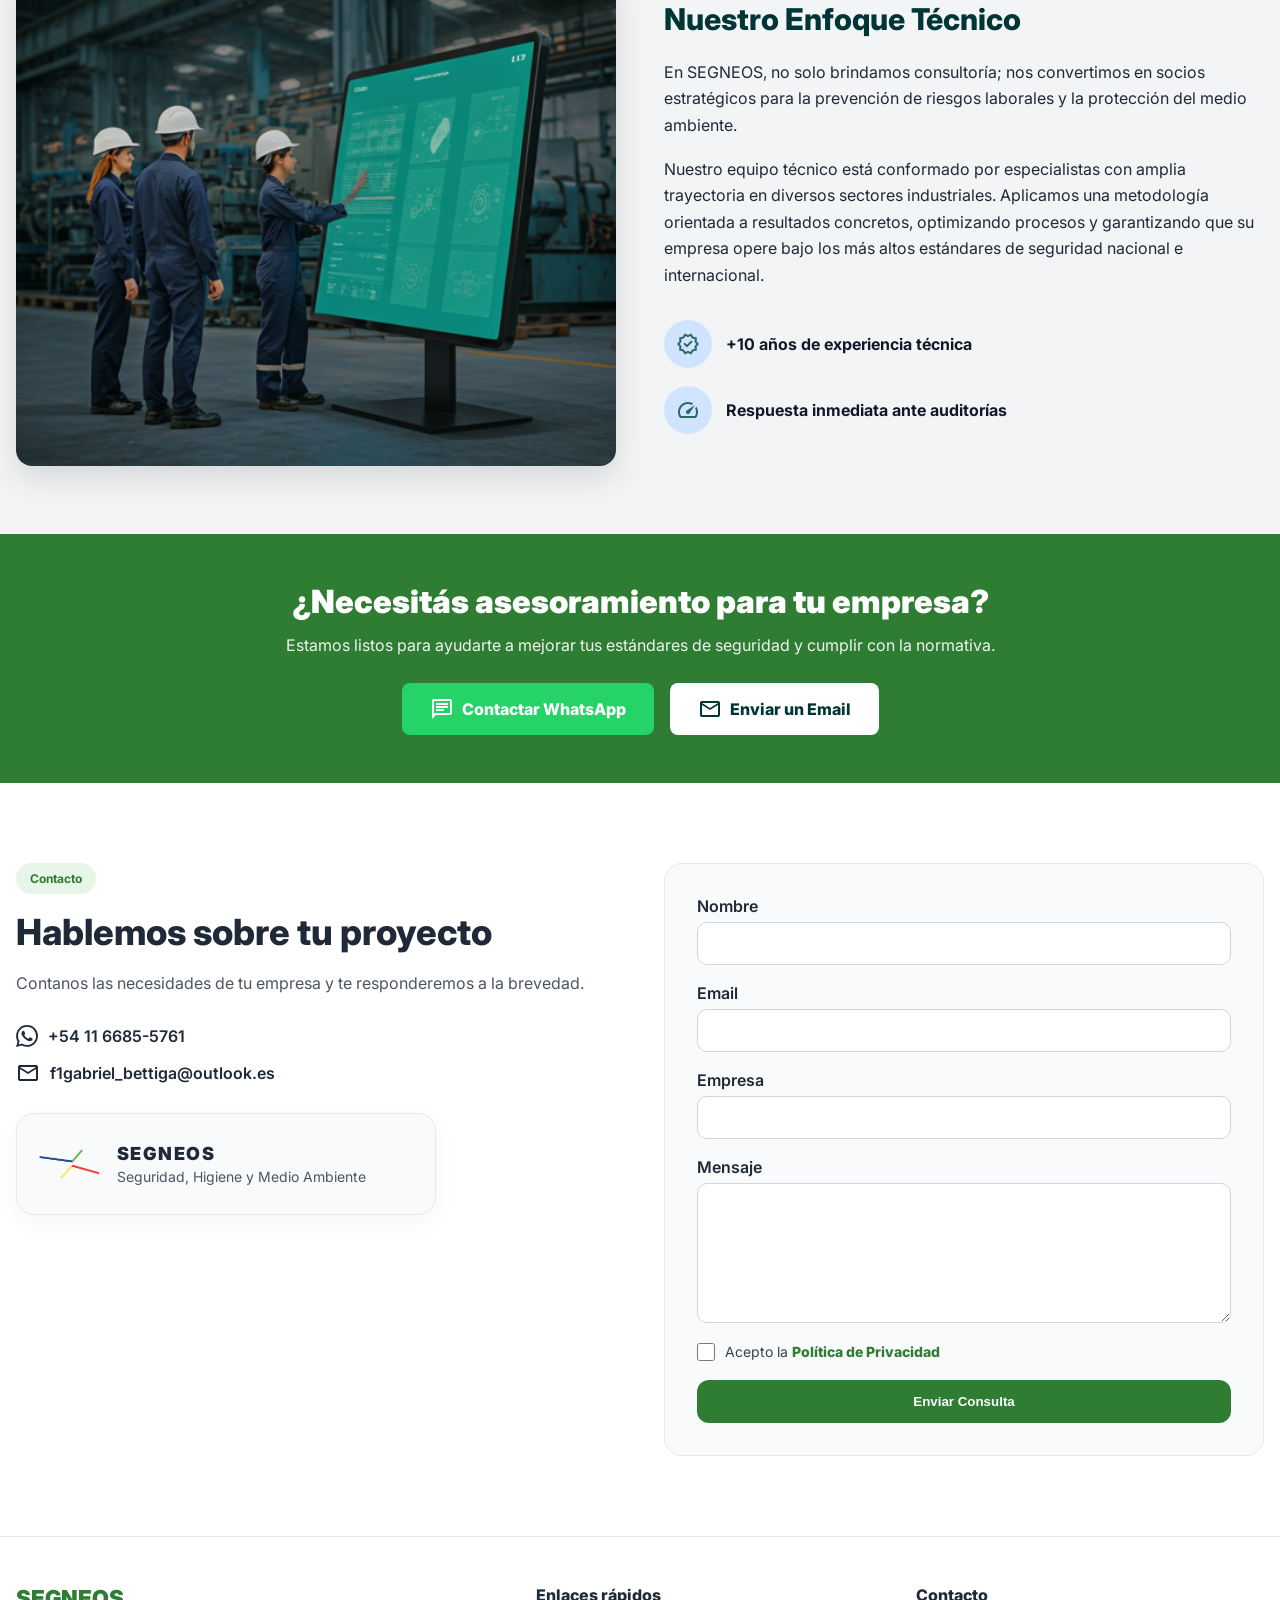
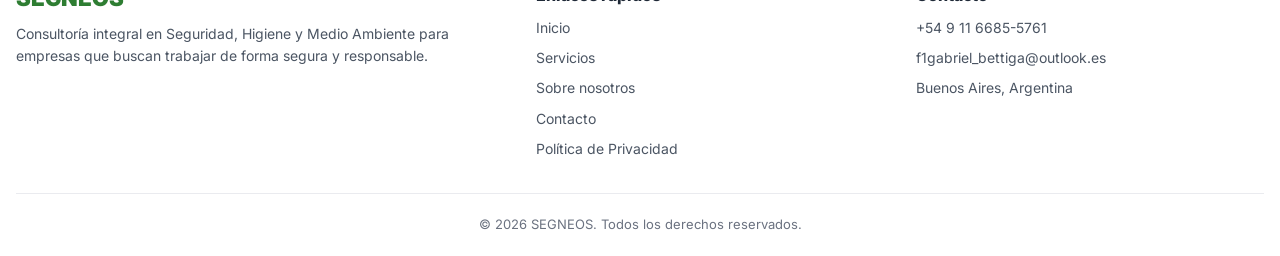
==== commit 1de2bcc3: "Demo SyH Demo SyH" ====
--- a/index.html
+++ b/index.html
@@ -1,587 +1,65 @@
-<!DOCTYPE html><html class="scroll-smooth" lang="es" style=""><head><link rel="icon" type="image/x-icon" href="[data-uri]">
-<link rel="icon" type="image/png" sizes="32x32" href="[data-uri]">
-<link rel="icon" type="image/png" sizes="16x16" href="[data-uri]">
-<link rel="apple-touch-icon" href="[data-uri]">
-<meta charset="utf-8">
-<meta content="width=device-width, initial-scale=1.0" name="viewport">
-<title>SafeGuard HSE | Consultoría Integral en Seguridad e Higiene</title>
-<script src="https://cdn.tailwindcss.com?plugins=forms,container-queries"></script>
-<link href="https://fonts.googleapis.com/css2?family=Inter:wght@400;600;700;900&amp;display=swap" rel="stylesheet">
-<link href="https://fonts.googleapis.com/css2?family=Material+Symbols+Outlined:wght,FILL@100..700,0..1&amp;display=swap" rel="stylesheet">
-<style>
-        .material-symbols-outlined {
-            font-variation-settings: 'FILL' 0, 'wght' 400, 'GRAD' 0, 'opsz' 24;
-        }
-        .bg-industrial-mesh {
-            background-image: radial-gradient(var(--tw-shadow-color) 1px, transparent 0);
-            background-size: 24px 24px;
-        }
-        /* Mobile Menu Transitions */
-        #mobile-menu {
-            transition: all 0.3s cubic-bezier(0.4, 0, 0.2, 1);
-            transform: translateY(-10px);
-            opacity: 0;
-            pointer-events: none;
-        }
-        #mobile-menu.active {
-            transform: translateY(0);
-            opacity: 1;
-            pointer-events: auto;
-        }
-        @keyframes fadeIn {
-            from { opacity: 0; transform: translateY(-5px); }
-            to { opacity: 1; transform: translateY(0); }
-        }
-        .animate-fade-in {
-            animation: fadeIn 0.3s ease-out forwards;
-        }
-    </style>
-<script id="tailwind-config">
-        tailwind.config = {
-            darkMode: "class",
-            theme: {
-                extend: {
-                    "colors": {
-                        "secondary": "#436182",
-                        "on-secondary": "#ffffff",
-                        "surface-container-lowest": "#ffffff",
-                        "on-primary-fixed": "#002020",
-                        "on-tertiary-container": "#ff9958",
-                        "tertiary-fixed": "#ffdbc8",
-                        "on-background": "#191c1e",
-                        "on-primary-container": "#85bdbc",
-                        "secondary-fixed-dim": "#abc9ef",
-                        "secondary-container": "#b9d7fd",
-                        "on-surface-variant": "#404848",
-                        "tertiary-container": "#723300",
-                        "on-primary": "#ffffff",
-                        "on-tertiary-fixed": "#321200",
-                        "primary-fixed": "#b4edec",
-                        "on-tertiary": "#ffffff",
-                        "on-tertiary-fixed-variant": "#753400",
-                        "surface-container": "#eceef0",
-                        "surface-container-high": "#e7e8eb",
-                        "on-secondary-fixed-variant": "#2a4968",
-                        "on-error": "#ffffff",
-                        "primary-container": "#0d4d4d",
-                        "inverse-primary": "#98d1d0",
-                        "on-secondary-container": "#405e7e",
-                        "tertiary": "#502200",
-                        "error": "#ba1a1a",
-                        "surface-variant": "#e1e3e5",
-                        "inverse-surface": "#2e3133",
-                        "surface-container-highest": "#e1e3e5",
-                        "on-error-container": "#93000a",
-                        "background": "#f8f9fc",
-                        "outline": "#707978",
-                        "secondary-fixed": "#d1e4ff",
-                        "surface-bright": "#f8f9fc",
-                        "on-surface": "#191c1e",
-                        "error-container": "#ffdad6",
-                        "tertiary-fixed-dim": "#ffb68b",
-                        "primary": "#003535",
-                        "surface-dim": "#d8dadc",
-                        "outline-variant": "#bfc8c8",
-                        "surface": "#f8f9fc",
-                        "inverse-on-surface": "#eff1f3",
-                        "surface-tint": "#2e6767",
-                        "primary-fixed-dim": "#98d1d0",
-                        "on-primary-fixed-variant": "#104f4f",
-                        "surface-container-low": "#f2f4f6",
-                        "on-secondary-fixed": "#001d35"
-                    },
-                    "borderRadius": {
-                        "DEFAULT": "0.25rem",
-                        "lg": "0.5rem",
-                        "xl": "0.75rem",
-                        "full": "9999px",
-                        "3xl": "1.5rem"
-                    },
-                    "spacing": {
-                        "gutter": "16px",
-                        "stack-sm": "8px",
-                        "unit": "4px",
-                        "margin-mobile": "16px",
-                        "stack-lg": "32px",
-                        "margin-desktop": "32px",
-                        "stack-md": "16px"
-                    },
-                    "fontFamily": {
-                        "display-lg": ["Inter"],
-                        "label-caps": ["Inter"],
-                        "title-md": ["Inter"],
-                        "body-lg": ["Inter"],
-                        "headline-lg": ["Inter"],
-                        "headline-lg-mobile": ["Inter"],
-                        "body-sm": ["Inter"]
-                    },
-                    "fontSize": {
-                        "display-lg": ["48px", {"lineHeight": "56px", "letterSpacing": "-0.02em", "fontWeight": "700"}],
-                        "label-caps": ["12px", {"lineHeight": "16px", "letterSpacing": "0.05em", "fontWeight": "700"}],
-                        "title-md": ["20px", {"lineHeight": "28px", "fontWeight": "600"}],
-                        "body-lg": ["16px", {"lineHeight": "24px", "fontWeight": "400"}],
-                        "headline-lg": ["32px", {"lineHeight": "40px", "fontWeight": "600"}],
-                        "headline-lg-mobile": ["24px", {"lineHeight": "32px", "fontWeight": "600"}],
-                        "body-sm": ["14px", {"lineHeight": "20px", "fontWeight": "400"}]
-                    }
-                },
-            },
-        }
-    </script>
+<!DOCTYPE html>
+<html lang="es" class="scroll-smooth">
+
+<head>
+    <meta charset="UTF-8">
+    <meta name="viewport" content="width=device-width, initial-scale=1.0">
+    <title></title>
+
+    <!-- Favicon dinámico desde configuracionGeneral.js -->
+    <link rel="icon" id="favicon-dinamico" href="">
+
+    <!-- Fuentes / Íconos -->
+    <link href="https://fonts.googleapis.com/css2?family=Inter:wght@400;600;700;900&display=swap" rel="stylesheet">
+    <link href="https://fonts.googleapis.com/css2?family=Material+Symbols+Outlined:wght,FILL@100..700,0..1&display=swap"
+        rel="stylesheet">
+
+    <!-- CSS -->
+    <link rel="stylesheet" href="assets/css/estilosGenerales.css">
+    <link rel="stylesheet" href="assets/css/navbar.css">
+    <link rel="stylesheet" href="assets/css/hero.css">
+    <link rel="stylesheet" href="assets/css/servicios.css">
+    <link rel="stylesheet" href="assets/css/sobreNosotros.css">
+    <link rel="stylesheet" href="assets/css/contacto.css">
+    <link rel="stylesheet" href="assets/css/footer.css">
+    <link rel="stylesheet" href="assets/css/whatsappFlotante.css">
 </head>
-<body class="bg-background text-on-background font-body-lg">
-<!-- Header (TopNavBar) -->
-<header class="fixed top-0 w-full z-50 bg-surface-container-low dark:bg-surface-container shadow-sm">
-<nav class="flex justify-between items-center px-margin-mobile md:px-margin-desktop h-20 max-w-7xl mx-auto relative">
-<div class="font-headline-lg-mobile md:text-headline-lg font-bold text-primary dark:text-primary-fixed"><a class="hover:opacity-80 transition-opacity" href="#inicio">SafeGuard HSE</a></div>
-<div class="hidden md:flex gap-stack-lg items-center">
-<a class="desktop-link hover:text-primary dark:hover:text-primary-fixed transition-colors pb-1 text-on-surface-variant dark:text-outline-variant font-normal" href="#inicio">Inicio</a>
-<a class="desktop-link hover:text-primary dark:hover:text-primary-fixed transition-colors pb-1 text-on-surface-variant dark:text-outline-variant font-normal" href="#servicios">Servicios</a>
-<a class="desktop-link hover:text-primary dark:hover:text-primary-fixed transition-colors pb-1 text-on-surface-variant dark:text-outline-variant font-normal" href="#sobre-nosotros">Sobre nosotros</a>
-<a class="desktop-link hover:text-primary dark:hover:text-primary-fixed transition-colors pb-1 text-primary dark:text-primary-fixed font-bold border-b-2 border-primary dark:border-primary-fixed" href="#contacto">Contacto</a>
-<a class="bg-primary text-on-primary px-6 py-2 rounded-lg font-bold hover:bg-primary-container hover:text-on-primary-container transition-all active:scale-95 inline-block text-center" href="#contacto">
-                Solicitar asesoramiento
-            </a>
-</div>
-<!-- Mobile Menu Toggle -->
-<button aria-label="Toggle menú" class="md:hidden text-primary p-2 focus:outline-none transition-transform active:scale-90" id="mobile-menu-btn">
-<span class="material-symbols-outlined text-3xl" id="menu-icon">menu</span>
-</button>
-<!-- Floating Mobile Menu -->
-<div class="absolute top-[80px] left-margin-mobile right-margin-mobile md:hidden z-50" id="mobile-menu-container">
-<div class="bg-primary/95 backdrop-blur-xl border border-white/10 rounded-3xl shadow-2xl overflow-hidden" id="mobile-menu">
-<div class="flex flex-col p-4 space-y-2" id="mobile-nav-links">
-<a class="mobile-link flex items-center px-4 py-4 rounded-xl font-semibold transition-colors border-l-4 text-white/80 border-transparent" href="#inicio" onclick="closeMobileMenu()">
-                        Inicio
-                    </a>
-<a class="mobile-link flex items-center px-4 py-4 rounded-xl font-semibold transition-colors border-l-4 hover:bg-white/5 active:bg-white/10 text-white/80 border-transparent" href="#servicios" onclick="closeMobileMenu()">
-                        Servicios
-                    </a>
-<a class="mobile-link flex items-center px-4 py-4 rounded-xl font-semibold transition-colors border-l-4 hover:bg-white/5 active:bg-white/10 text-white/80 border-transparent" href="#sobre-nosotros" onclick="closeMobileMenu()">
-                        Sobre nosotros
-                    </a>
-<a class="mobile-link flex items-center px-4 py-4 rounded-xl font-semibold transition-colors border-l-4 hover:bg-white/5 active:bg-white/10 text-white border-primary-fixed bg-white/5" href="#contacto" onclick="closeMobileMenu()">
-                        Contacto
-                    </a>
-<div class="pt-4 border-t border-white/10 mt-2">
-<a class="w-full bg-primary-fixed text-on-primary-fixed py-4 rounded-2xl font-black shadow-lg active:scale-[0.98] transition-all inline-block text-center" href="#contacto" onclick="closeMobileMenu()">
-                            Solicitar asesoramiento
-                        </a>
-</div>
-</div>
-</div>
-</div>
-</nav>
-</header>
-<!-- Hero Section -->
-<section class="pt-32 pb-stack-lg md:pt-48 md:pb-64 bg-surface-container-lowest overflow-hidden relative bg-gradient-to-br from-primary-container/10 via-background to-surface-variant/30 bg-industrial-mesh shadow-primary/5" id="inicio">
-<div class="max-w-7xl mx-auto px-margin-mobile md:px-margin-desktop grid grid-cols-1 lg:grid-cols-2 items-center gap-stack-md md:gap-stack-lg">
-<div class="z-10 order-2 md:order-1">
-<div class="inline-flex items-center gap-2 px-3 py-1 rounded-full bg-primary-fixed text-on-primary-fixed text-[10px] uppercase tracking-widest font-bold mb-4 shadow-sm">
-<span class="material-symbols-outlined text-sm">verified</span>Consultoría HSE integral
-            </div>
-<h1 class="font-display-lg text-display-lg-mobile md:text-display-lg text-on-surface mb-stack-md">Consultoría integral en <span class="text-primary-container block mt-2">Seguridad, Higiene y Medio Ambiente</span></h1>
-<p class="text-body-lg text-on-surface-variant mb-stack-lg max-w-xl leading-relaxed tracking-wide">
-                Soluciones profesionales para empresas que buscan trabajar de forma segura, responsable y alineada a la normativa vigente.
-            </p>
-<div class="flex items-center flex-wrap gap-x-4 gap-y-2 mb-stack-lg text-primary/70 font-semibold text-sm">
-<div class="flex items-center gap-1"><span class="material-symbols-outlined text-[18px]">check_circle</span>Prevención</div>
-<span class="h-1 w-1 bg-outline-variant rounded-full hidden sm:block"></span>
-<div class="flex items-center gap-1"><span class="material-symbols-outlined text-[18px]">verified_user</span>Cumplimiento</div>
-<span class="h-1 w-1 bg-outline-variant rounded-full hidden sm:block"></span>
-<div class="flex items-center gap-1"><span class="material-symbols-outlined text-[18px]">nature</span>Medio ambiente</div>
-</div>
-<div class="flex flex-col sm:flex-row gap-4 mb-8">
-<a class="bg-[#25D366] text-white px-8 py-5 rounded-xl font-bold flex items-center justify-center gap-3 shadow-lg hover:brightness-110 transition-all active:scale-[0.98]" href="https://wa.me/5491149177021" target="_blank">
-<svg class="w-6 h-6 fill-current" viewBox="0 0 24 24" xmlns="http://www.w3.org/2000/svg"><path d="M17.472 14.382c-.297-.149-1.758-.867-2.03-.967-.273-.099-.471-.148-.67.15-.197.297-.767.966-.94 1.164-.173.199-.347.223-.644.075-.297-.15-1.255-.463-2.39-1.475-.883-.788-1.48-1.761-1.653-2.059-.173-.297-.018-.458.13-.606.134-.133.298-.347.446-.52.149-.174.198-.298.298-.497.099-.198.05-.371-.025-.52-.075-.149-.669-1.612-.916-2.207-.242-.579-.487-.5-.669-.51-.173-.008-.371-.01-.57-.01-.198 0-.52.074-.792.372-.272.297-1.04 1.016-1.04 2.479 0 1.462 1.065 2.875 1.213 3.074.149.198 2.096 3.2 5.077 4.487.709.306 1.262.489 1.694.625.712.227 1.36.195 1.871.118.571-.085 1.758-.719 2.006-1.413.248-.694.248-1.289.173-1.413-.074-.124-.272-.198-.57-.347m-5.421 7.403h-.004a9.87 9.87 0 01-5.031-1.378l-.361-.214-3.741.982.998-3.648-.235-.374a9.86 9.86 0 01-1.51-5.26c.001-5.45 4.436-9.884 9.888-9.884 2.64 0 5.122 1.03 6.988 2.898a9.825 9.825 0 012.893 6.994c-.003 5.45-4.437 9.884-9.885 9.884m8.413-18.297A11.815 11.815 0 0012.05 0C5.495 0 .16 5.335.157 11.892c0 2.096.547 4.142 1.588 5.945L.057 24l6.305-1.654a11.882 11.882 0 005.683 1.448h.005c6.554 0 11.89-5.335 11.893-11.893a11.821 11.821 0 00-3.48-8.413Z"></path></svg>Contactar por WhatsApp
-                </a>
-<a class="border-2 border-primary-container text-primary-container px-8 py-5 rounded-xl font-bold hover:bg-primary-container/5 transition-all active:scale-[0.98] inline-flex items-center justify-center" href="#contacto">Enviar consulta</a>
-</div>
-</div>
-<div class="relative lg:mt-0 order-1 md:order-2 mt-stack-md">
-<div class="bg-primary/5 absolute -inset-4 rounded-full blur-3xl"></div>
-<img alt="Seguridad Industrial" class="rounded-xl shadow-2xl relative z-10 w-full object-cover rounded-3xl h-[300px] md:h-[400px]" data-alt="A professional close-up shot of a white safety helmet resting on top of a digital tablet showing architectural blueprints. The setting is a clean, modern construction site with soft afternoon sunlight filtering through steel beams. The color palette features deep forest greens and petrol blues from the safety vests visible in the blurred background. The mood is precise, professional, and safety-oriented, reflecting a corporate modern industrial aesthetic." src="https://lh3.googleusercontent.com/aida-public/[base64]">
-<div class="absolute bottom-8 left-8 right-8 z-20 backdrop-blur-md bg-white/30 border border-white/20 p-6 rounded-2xl shadow-xl hidden md:block">
-<div class="text-primary font-bold text-lg mb-1">Soluciones para empresas</div>
-<div class="text-on-surface-variant text-sm font-medium">Seguridad laboral | Gestión ambiental</div>
-</div>
-</div>
-</div>
-</section>
-<!-- Services Section -->
-<section class="py-stack-lg bg-surface" id="servicios">
-<div class="max-w-7xl mx-auto px-margin-mobile md:px-margin-desktop">
-<div class="text-center mb-16">
-<h2 class="font-headline-lg text-headline-lg-mobile md:text-headline-lg text-primary mb-stack-sm">Servicios Especializados</h2>
-<div class="w-20 h-1 bg-tertiary-container mx-auto rounded-full"></div>
-</div>
-<div class="grid grid-cols-1 md:grid-cols-2 lg:grid-cols-3 gap-gutter">
-<!-- Card 1 -->
-<div class="bg-surface-container-lowest p-8 rounded-xl border border-outline-variant shadow-sm hover:shadow-md transition-shadow">
-<span class="material-symbols-outlined text-4xl text-primary mb-4" data-icon="health_and_safety">health_and_safety</span>
-<h3 class="font-title-md text-title-md text-secondary mb-2">Seguridad e higiene laboral</h3>
-<p class="text-body-sm text-on-surface-variant">Implementación de programas de seguridad, auditorías internas y control de riesgos en planta.</p>
-</div>
-<!-- Card 2 -->
-<div class="bg-surface-container-lowest p-8 rounded-xl border border-outline-variant shadow-sm hover:shadow-md transition-shadow">
-<span class="material-symbols-outlined text-4xl text-primary mb-4" data-icon="assignment_late">assignment_late</span>
-<h3 class="font-title-md text-title-md text-secondary mb-2">Evaluación de riesgos</h3>
-<p class="text-body-sm text-on-surface-variant">Identificación y valoración de peligros potenciales para mitigar accidentes y enfermedades laborales.</p>
-</div>
-<!-- Card 3 -->
-<div class="bg-surface-container-lowest p-8 rounded-xl border border-outline-variant shadow-sm hover:shadow-md transition-shadow">
-<span class="material-symbols-outlined text-4xl text-primary mb-4" data-icon="school">school</span>
-<h3 class="font-title-md text-title-md text-secondary mb-2">Capacitaciones</h3>
-<p class="text-body-sm text-on-surface-variant">Programas formativos a medida sobre prevención, uso de EPP y protocolos de emergencia.</p>
-</div>
-<!-- Card 4 -->
-<div class="bg-surface-container-lowest p-8 rounded-xl border border-outline-variant shadow-sm hover:shadow-md transition-shadow">
-<span class="material-symbols-outlined text-4xl text-primary mb-4" data-icon="eco">eco</span>
-<h3 class="font-title-md text-title-md text-secondary mb-2">Gestión ambiental</h3>
-<p class="text-body-sm text-on-surface-variant">Estudios de impacto ambiental, gestión de residuos y cumplimiento de leyes ecológicas.</p>
-</div>
-<!-- Card 5 -->
-<div class="bg-surface-container-lowest p-8 rounded-xl border border-outline-variant shadow-sm hover:shadow-md transition-shadow">
-<span class="material-symbols-outlined text-4xl text-primary mb-4" data-icon="description">description</span>
-<h3 class="font-title-md text-title-md text-secondary mb-2">Documentación técnica</h3>
-<p class="text-body-sm text-on-surface-variant">Elaboración de manuales, procedimientos operativos y legajos técnicos requeridos por ley.</p>
-</div>
-<!-- Card 6 -->
-<div class="bg-surface-container-lowest p-8 rounded-xl border border-outline-variant shadow-sm hover:shadow-md transition-shadow">
-<span class="material-symbols-outlined text-4xl text-primary mb-4" data-icon="support_agent">support_agent</span>
-<h3 class="font-title-md text-title-md text-secondary mb-2">Asesoramiento integral</h3>
-<p class="text-body-sm text-on-surface-variant">Consultoría permanente para garantizar el cumplimiento normativo ante organismos de control.</p>
-</div>
-</div>
-</div>
-</section>
-<!-- Trust Section -->
-<section class="py-16 bg-primary text-on-primary">
-<div class="max-w-7xl mx-auto px-margin-mobile md:px-margin-desktop grid grid-cols-2 lg:grid-cols-4 gap-stack-lg text-center">
-<div class="flex flex-col items-center">
-<span class="material-symbols-outlined text-5xl mb-2 text-primary-fixed" data-icon="security" style="font-variation-settings: 'FILL' 1;">security</span>
-<span class="font-bold text-xl">Prevención</span>
-</div>
-<div class="flex flex-col items-center">
-<span class="material-symbols-outlined text-5xl mb-2 text-primary-fixed" data-icon="gavel" style="font-variation-settings: 'FILL' 1;">gavel</span>
-<span class="font-bold text-xl">Cumplimiento</span>
-</div>
-<div class="flex flex-col items-center">
-<span class="material-symbols-outlined text-5xl mb-2 text-primary-fixed" data-icon="nature_people" style="font-variation-settings: 'FILL' 1;">nature_people</span>
-<span class="font-bold text-xl">Responsabilidad</span>
-</div>
-<div class="flex flex-col items-center">
-<span class="material-symbols-outlined text-5xl mb-2 text-primary-fixed" data-icon="handshake" style="font-variation-settings: 'FILL' 1;">handshake</span>
-<span class="font-bold text-xl">Acompañamiento</span>
-</div>
-</div>
-</section>
-<!-- About Section -->
-<section class="py-stack-lg bg-surface-container-low" id="sobre-nosotros">
-<div class="max-w-7xl mx-auto px-margin-mobile md:px-margin-desktop grid grid-cols-1 lg:grid-cols-2 gap-stack-lg items-center">
-<div>
-<img alt="Equipo Técnico" class="rounded-xl shadow-lg h-[500px] w-full object-cover" data-alt="A diverse team of industrial safety engineers in navy blue uniforms and white hard hats standing in a modern, well-lit factory environment. They are discussing a digital report on a large touch-screen display showing green compliance charts. The background is a clean industrial setting with organized machinery and high ceilings. The overall atmosphere is collaborative, technical, and high-tech, using a palette of steel grays and safety orange accents." src="https://lh3.googleusercontent.com/aida-public/[base64]">
-</div>
-<div class="space-y-stack-md">
-<h2 class="font-headline-lg text-primary">Nuestro Enfoque Técnico</h2>
-<p class="text-body-lg text-on-surface">
-                En SafeGuard HSE, no solo brindamos consultoría; nos convertimos en socios estratégicos para la prevención de riesgos laborales y la protección del medio ambiente.
-            </p>
-<p class="text-body-lg text-on-surface-variant">
-                Nuestro equipo técnico está conformado por especialistas con amplia trayectoria en diversos sectores industriales. Aplicamos una metodología orientada a resultados concretos, optimizando procesos y garantizando que su empresa opere bajo los más altos estándares de seguridad internacional y nacional.
-            </p>
-<div class="pt-4">
-<div class="flex items-center gap-4 mb-4">
-<div class="w-12 h-12 rounded-full bg-secondary-container flex items-center justify-center">
-<span class="material-symbols-outlined text-on-secondary-container" data-icon="verified">verified</span>
-</div>
-<span class="font-bold text-on-surface">+10 años de experiencia técnica</span>
-</div>
-<div class="flex items-center gap-4">
-<div class="w-12 h-12 rounded-full bg-secondary-container flex items-center justify-center">
-<span class="material-symbols-outlined text-on-secondary-container" data-icon="speed">speed</span>
-</div>
-<span class="font-bold text-on-surface">Respuesta inmediata ante auditorías</span>
-</div>
-</div>
-</div>
-</div>
-</section>
-<!-- Final CTA Section -->
-<section class="py-stack-lg bg-primary text-on-primary text-center">
-<div class="max-w-3xl mx-auto px-margin-mobile">
-<h2 class="font-display-lg text-headline-lg-mobile md:text-headline-lg mb-stack-md">¿Necesitás asesoramiento para tu empresa?</h2>
-<p class="text-body-lg opacity-90 mb-stack-lg">Estamos listos para ayudarte a mejorar tus estándares de seguridad y cumplir con la normativa.</p>
-<div class="flex flex-col sm:flex-row justify-center gap-stack-md">
-<a class="bg-[#25D366] text-white px-8 py-4 rounded-lg font-bold flex items-center justify-center gap-2 shadow-xl hover:scale-105 transition-transform" href="https://wa.me/5491149177021" target="_blank">
-<svg class="w-6 h-6 fill-current" viewBox="0 0 24 24" xmlns="http://www.w3.org/2000/svg"><path d="M17.472 14.382c-.297-.149-1.758-.867-2.03-.967-.273-.099-.471-.148-.67.15-.197.297-.767.966-.94 1.164-.173.199-.347.223-.644.075-.297-.15-1.255-.463-2.39-1.475-.883-.788-1.48-1.761-1.653-2.059-.173-.297-.018-.458.13-.606.134-.133.298-.347.446-.52.149-.174.198-.298.298-.497.099-.198.05-.371-.025-.52-.075-.149-.669-1.612-.916-2.207-.242-.579-.487-.5-.669-.51-.173-.008-.371-.01-.57-.01-.198 0-.52.074-.792.372-.272.297-1.04 1.016-1.04 2.479 0 1.462 1.065 2.875 1.213 3.074.149.198 2.096 3.2 5.077 4.487.709.306 1.262.489 1.694.625.712.227 1.36.195 1.871.118.571-.085 1.758-.719 2.006-1.413.248-.694.248-1.289.173-1.413-.074-.124-.272-.198-.57-.347m-5.421 7.403h-.004a9.87 9.87 0 01-5.031-1.378l-.361-.214-3.741.982.998-3.648-.235-.374a9.86 9.86 0 01-1.51-5.26c.001-5.45 4.436-9.884 9.888-9.884 2.64 0 5.122 1.03 6.988 2.898a9.825 9.825 0 012.893 6.994c-.003 5.45-4.437 9.884-9.885 9.884m8.413-18.297A11.815 11.815 0 0012.05 0C5.495 0 .16 5.335.157 11.892c0 2.096.547 4.142 1.588 5.945L.057 24l6.305-1.654a11.882 11.882 0 005.683 1.448h.005c6.554 0 11.89-5.335 11.893-11.893a11.821 11.821 0 00-3.48-8.413Z"></path></svg>
-                Contactar WhatsApp
-            </a>
-<a class="bg-surface-container-lowest text-primary px-8 py-4 rounded-lg font-bold flex items-center justify-center gap-2 hover:bg-opacity-90 transition-all" href="mailto:f1gabriel_bettiga@outlook.es?subject=Consulta%20desde%20la%20p%C3%A1gina%20web">
-<span class="material-symbols-outlined" data-icon="mail">mail</span>
-                Enviar un Email
-            </a>
-</div>
-</div>
-</section>
-<!-- Contact Section -->
-<section class="py-stack-lg bg-surface" id="contacto">
-<div class="max-w-7xl mx-auto px-margin-mobile md:px-margin-desktop grid grid-cols-1 lg:grid-cols-2 gap-stack-lg">
-<div class="bg-surface-container-high p-8 rounded-xl">
-<h2 class="font-headline-lg text-primary mb-stack-md">Escribinos</h2>
-<form class="space-y-stack-md" id="contact-form" novalidate="">
-<div class="grid grid-cols-1 md:grid-cols-2 gap-stack-md">
-<input class="w-full p-3 rounded-lg border-none bg-surface ring-1 ring-outline-variant focus:ring-2 focus:ring-primary outline-none transition-all duration-200" id="nombre" placeholder="Nombre completo" type="text">
-<input class="w-full p-3 rounded-lg border-none bg-surface ring-1 ring-outline-variant focus:ring-2 focus:ring-primary outline-none transition-all duration-200" id="empresa" placeholder="Empresa" type="text">
-</div>
-<div class="grid grid-cols-1 md:grid-cols-2 gap-stack-md">
-<input class="w-full p-3 rounded-lg border-none bg-surface ring-1 ring-outline-variant focus:ring-2 focus:ring-primary outline-none transition-all duration-200" id="email" placeholder="Email corporativo" type="email">
-<input class="w-full p-3 rounded-lg border-none bg-surface ring-1 ring-outline-variant focus:ring-2 focus:ring-primary outline-none transition-all duration-200" id="telefono" placeholder="Teléfono" type="tel">
-</div>
-<textarea class="w-full p-3 rounded-lg border-none bg-surface ring-1 ring-outline-variant focus:ring-2 focus:ring-primary outline-none transition-all duration-200" id="mensaje" placeholder="¿En qué podemos ayudarte?" rows="4"></textarea>
-<!-- Error Message Component -->
-<div class="hidden animate-fade-in bg-primary-container text-on-primary-container p-4 rounded-lg shadow-sm flex items-center gap-3" id="form-error">
-<span class="material-symbols-outlined text-xl">warning</span>
-<p class="text-body-sm font-semibold">Completá los campos obligatorios: nombre, teléfono y mensaje.</p>
-</div>
-<button class="w-full bg-primary text-on-primary py-4 rounded-lg font-bold shadow-lg hover:bg-primary-container transition-all" type="submit">Enviar mensaje</button>
-</form>
-</div>
-<div class="space-y-stack-md flex flex-col justify-center">
-<div class="p-6 bg-surface-container-lowest rounded-xl flex items-start gap-4 shadow-sm">
-<span class="material-symbols-outlined text-secondary" data-icon="location_on">location_on</span>
-<div>
-<p class="font-bold text-on-surface">Dirección</p>
-<p class="text-on-surface-variant">Parque Industrial, Ciudad Autónoma de Buenos Aires, Argentina</p>
-</div>
-</div>
-<a class="p-6 bg-surface-container-lowest rounded-xl flex items-start gap-4 shadow-sm cursor-pointer transition-all duration-300 hover:bg-surface-container-high hover:shadow-md" href="https://wa.me/5491149177021" target="_blank"><span class="material-symbols-outlined text-secondary" data-icon="call">call</span><div><p class="font-bold text-on-surface">Teléfono / WhatsApp</p><p class="text-on-surface-variant">+54 9 11 4917-7021</p></div></a>
-<a class="p-6 bg-surface-container-lowest rounded-xl flex items-start gap-4 shadow-sm cursor-pointer transition-all duration-300 hover:bg-surface-container-high hover:shadow-md" href="mailto:f1gabriel_bettiga@outlook.es?subject=Consulta%20desde%20la%20p%C3%A1gina%20web"><span class="material-symbols-outlined text-secondary" data-icon="alternate_email">alternate_email</span><div><p class="font-bold text-on-surface">Email</p><p class="text-on-surface-variant">f1gabriel_bettiga@outlook.es</p></div></a>
-<!-- Mini Map Mockup -->
-<div class="rounded-xl overflow-hidden h-48 relative shadow-inner">
-<img alt="Industrial context" class="w-full h-full object-cover filter grayscale" data-location="Buenos Aires, Argentina" src="https://lh3.googleusercontent.com/aida/[base64]">
-<div class="absolute inset-0 bg-primary/10 flex items-center justify-center">
-<span class="material-symbols-outlined text-primary text-4xl" data-icon="push_pin" style="font-variation-settings: 'FILL' 1;">push_pin</span>
-</div>
-</div>
-</div>
-</div>
-</section>
-<!-- Floating WhatsApp Button -->
-<a aria-label="Chat on WhatsApp" class="fixed bottom-4 right-4 md:bottom-6 md:right-6 bg-[#25D366] text-white w-14 h-14 md:w-16 md:h-16 rounded-full flex items-center justify-center shadow-2xl z-[55] hover:scale-110 active:scale-95 transition-all duration-300" href="https://wa.me/5491149177021" target="_blank">
-<svg class="w-8 h-8 md:w-10 md:h-10 fill-current" viewBox="0 0 24 24" xmlns="http://www.w3.org/2000/svg">
-<path d="M17.472 14.382c-.297-.149-1.758-.867-2.03-.967-.273-.099-.471-.148-.67.15-.197.297-.767.966-.94 1.164-.173.199-.347.223-.644.075-.297-.15-1.255-.463-2.39-1.475-.883-.788-1.48-1.761-1.653-2.059-.173-.297-.018-.458.13-.606.134-.133.298-.347.446-.52.149-.174.198-.298.298-.497.099-.198.05-.371-.025-.52-.075-.149-.669-1.612-.916-2.207-.242-.579-.487-.5-.669-.51-.173-.008-.371-.01-.57-.01-.198 0-.52.074-.792.372-.272.297-1.04 1.016-1.04 2.479 0 1.462 1.065 2.875 1.213 3.074.149.198 2.096 3.2 5.077 4.487.709.306 1.262.489 1.694.625.712.227 1.36.195 1.871.118.571-.085 1.758-.719 2.006-1.413.248-.694.248-1.289.173-1.413-.074-.124-.272-.198-.57-.347m-5.421 7.403h-.004a9.87 9.87 0 01-5.031-1.378l-.361-.214-3.741.982.998-3.648-.235-.374a9.86 9.86 0 01-1.51-5.26c.001-5.45 4.436-9.884 9.888-9.884 2.64 0 5.122 1.03 6.988 2.898a9.825 9.825 0 012.893 6.994c-.003 5.45-4.437 9.884-9.885 9.884m8.413-18.297A11.815 11.815 0 0012.05 0C5.495 0 .16 5.335.157 11.892c0 2.096.547 4.142 1.588 5.945L.057 24l6.305-1.654a11.882 11.882 0 005.683 1.448h.005c6.554 0 11.89-5.335 11.893-11.893a11.821 11.821 0 00-3.48-8.413Z"></path>
-</svg>
-</a>
-<!-- Footer -->
-<footer class="w-full py-stack-lg bg-surface-container-lowest dark:bg-surface-dim border-t border-outline-variant dark:border-outline">
-<div class="grid grid-cols-1 md:grid-cols-3 gap-gutter px-margin-mobile md:px-margin-desktop max-w-7xl mx-auto">
-<div>
-<div class="font-title-md text-title-md font-black text-primary dark:text-primary-fixed mb-4">SafeGuard HSE</div>
-<p class="text-body-sm text-on-surface-variant">Consultoría técnica de alto nivel para un entorno laboral seguro y sostenible.</p>
-</div>
-<div class="flex flex-col gap-2">
-<p class="font-bold text-secondary dark:text-secondary-fixed mb-2">Enlaces rápidos</p>
-<a class="text-on-surface-variant hover:text-secondary transition-opacity text-body-sm" href="#inicio">Inicio</a>
-<a class="text-on-surface-variant hover:text-secondary transition-opacity text-body-sm" href="#servicios">Servicios</a>
-<a class="text-on-surface-variant hover:text-secondary transition-opacity text-body-sm" href="#contacto">Contacto</a>
-</div>
-<div class="flex flex-col gap-2">
-<p class="font-bold text-secondary dark:text-secondary-fixed mb-2">Legal</p>
-<a class="text-on-surface-variant hover:text-secondary transition-opacity text-body-sm" href="#">Privacidad</a>
-<a class="text-on-surface-variant hover:text-secondary transition-opacity text-body-sm" href="#">Términos de Servicio</a>
-<a class="text-on-surface-variant hover:text-secondary transition-opacity text-body-sm" href="#">Cumplimiento Normativo</a>
-</div>
-</div>
-<div class="max-w-7xl mx-auto px-margin-mobile md:px-margin-desktop mt-8 pt-8 border-t border-outline-variant/30 text-center text-body-sm text-outline">
-        © 2024 SafeGuard HSE Consultancy. Todos los derechos reservados.
-    </div>
-</footer>
-<script>
-    // Header shadow effect on scroll
-    window.addEventListener('scroll', () => {
-        const header = document.querySelector('header');
-        if (window.scrollY > 50) {
-            header.classList.add('shadow-md');
-        } else {
-            header.classList.remove('shadow-md');
-        }
-    });
 
-    // Mobile Menu Logic
-    const mobileBtn = document.getElementById('mobile-menu-btn');
-    const mobileMenu = document.getElementById('mobile-menu');
-    const menuIcon = document.getElementById('menu-icon');
-    const mobileLinks = document.querySelectorAll('.mobile-link');
-    const desktopLinks = document.querySelectorAll('.desktop-link');
-    let isMenuOpen = false;
+<body>
 
-    function toggleMobileMenu() {
-        isMenuOpen = !isMenuOpen;
-        if (isMenuOpen) {
-            mobileMenu.classList.add('active');
-            menuIcon.textContent = 'close';
-            document.body.style.overflow = 'hidden';
-        } else {
-            mobileMenu.classList.remove('active');
-            menuIcon.textContent = 'menu';
-            document.body.style.overflow = '';
-        }
-    }
+    <!-- SECCIÓN NAVBAR -->
+    <div id="navbar"></div>
 
-    function closeMobileMenu() {
-        if (isMenuOpen) toggleMobileMenu();
-    }
+    <main>
+        <!-- SECCIÓN HERO / INICIO -->
+        <section id="inicio"></section>
 
-    mobileBtn.addEventListener('click', (e) => {
-        e.stopPropagation();
-        toggleMobileMenu();
-    });
+        <!-- SECCIÓN SERVICIOS -->
+        <section id="servicios"></section>
 
-    // Close on click outside
-    document.addEventListener('click', (e) => {
-        if (isMenuOpen && !mobileMenu.contains(e.target) && !mobileBtn.contains(e.target)) {
-            closeMobileMenu();
-        }
-    });
+        <!-- SECCIÓN SOBRE NOSOTROS -->
+        <section id="sobre-nosotros"></section>
 
-    // Auto-close on resize to desktop view
-    window.addEventListener('resize', () => {
-        if (window.innerWidth >= 768 && isMenuOpen) {
-            closeMobileMenu();
-        }
-    });
+        <!-- SECCIÓN CONTACTO -->
+        <section id="contacto"></section>
+    </main>
 
-    // Dynamic Link States & ScrollSpy
-    function setActiveLinks(targetId) {
-        // Update Mobile Links
-        mobileLinks.forEach(link => {
-            const href = link.getAttribute('href').substring(1);
-            if (href === targetId) {
-                // Active State
-                link.classList.remove('text-white/80', 'border-transparent');
-                link.classList.add('text-white', 'border-primary-fixed', 'bg-white/5');
-            } else {
-                // Inactive State
-                link.classList.add('text-white/80', 'border-transparent');
-                link.classList.remove('text-white', 'border-primary-fixed', 'bg-white/5');
-            }
-        });
+    <!-- WHATSAPP FLOTANTE -->
+    <div id="whatsapp-flotante"></div>
+    <!-- SECCIÓN FOOTER -->
+    <footer id="footer"></footer>
 
-        // Update Desktop Links
-        desktopLinks.forEach(link => {
-            const href = link.getAttribute('href').substring(1);
-            if (href === targetId) {
-                // Active State: text-primary, font-bold, border-b-2, border-primary
-                link.classList.remove('text-on-surface-variant', 'dark:text-outline-variant', 'font-normal');
-                link.classList.add('text-primary', 'dark:text-primary-fixed', 'font-bold', 'border-b-2', 'border-primary', 'dark:border-primary-fixed');
-            } else {
-                // Inactive State: text-on-surface-variant, font-normal, no border
-                link.classList.add('text-on-surface-variant', 'dark:text-outline-variant', 'font-normal');
-                link.classList.remove('text-primary', 'dark:text-primary-fixed', 'font-bold', 'border-b-2', 'border-primary', 'dark:border-primary-fixed');
-            }
-        });
-    }
+    <!-- JS -->
+    <script src="assets/js/configuracionGeneral.js"></script>
+    <script src="assets/js/navbar.js"></script>
+    <script src="assets/js/hero.js"></script>
+    <script src="assets/js/servicios.js"></script>
+    <script src="assets/js/sobreNosotros.js"></script>
+    <script src="assets/js/contacto.js"></script>
+    <script src="assets/js/footer.js"></script>
+    <script src="assets/js/whatsappFlotante.js"></script>
+    <script src="assets/js/cargarSecciones.js"></script>
 
-    // ScrollSpy using IntersectionObserver
-    const observerOptions = {
-        root: null,
-        rootMargin: '-50% 0px -50% 0px', // Trigger when section is in middle of viewport
-        threshold: 0
-    };
+</body>
 
-    const observer = new IntersectionObserver((entries) => {
-        entries.forEach(entry => {
-            if (entry.isIntersecting) {
-                setActiveLinks(entry.target.id);
-            }
-        });
-    }, observerOptions);
-
-    // Observe all main sections
-    document.querySelectorAll('section[id]').forEach((section) => {
-        observer.observe(section);
-    });
-
-    // Manual click override for immediate feedback
-    [...mobileLinks, ...desktopLinks].forEach(link => {
-        link.addEventListener('click', (e) => {
-            const targetId = link.getAttribute('href').substring(1);
-            setActiveLinks(targetId);
-        });
-    });
-
-    // Contact Form Handling Logic
-    const contactForm = document.getElementById('contact-form');
-    const formError = document.getElementById('form-error');
-    
-    // Clear error state on typing
-    const inputs = contactForm.querySelectorAll('input, textarea');
-    inputs.forEach(input => {
-        input.addEventListener('input', () => {
-            input.classList.remove('ring-error', 'ring-2');
-            input.classList.add('ring-1', 'ring-outline-variant');
-            
-            // Check if all required fields are now filled to hide the error message
-            const nombre = document.getElementById('nombre').value.trim();
-            const telefono = document.getElementById('telefono').value.trim();
-            const mensaje = document.getElementById('mensaje').value.trim();
-            if (nombre && telefono && mensaje) {
-                formError.classList.add('hidden');
-            }
-        });
-    });
-
-    if (contactForm) {
-        contactForm.addEventListener('submit', function(e) {
-            e.preventDefault();
-            
-            const nombreEl = document.getElementById('nombre');
-            const telefonoEl = document.getElementById('telefono');
-            const mensajeEl = document.getElementById('mensaje');
-            const empresa = document.getElementById('empresa').value.trim();
-            const email = document.getElementById('email').value.trim();
-
-            const nombre = nombreEl.value.trim();
-            const telefono = telefonoEl.value.trim();
-            const mensaje = mensajeEl.value.trim();
-
-            let hasError = false;
-
-            // Validation logic
-            if (!nombre) {
-                nombreEl.classList.add('ring-error', 'ring-2');
-                nombreEl.classList.remove('ring-1', 'ring-outline-variant');
-                hasError = true;
-            }
-            if (!telefono) {
-                telefonoEl.classList.add('ring-error', 'ring-2');
-                telefonoEl.classList.remove('ring-1', 'ring-outline-variant');
-                hasError = true;
-            }
-            if (!mensaje) {
-                mensajeEl.classList.add('ring-error', 'ring-2');
-                mensajeEl.classList.remove('ring-1', 'ring-outline-variant');
-                hasError = true;
-            }
-
-            if (hasError) {
-                formError.classList.remove('hidden');
-                return;
-            }
-
-            // Success state
-            formError.classList.add('hidden');
-            const whatsappNumber = '5491149177021';
-            const messageBody = `Hola, quiero realizar una consulta desde la página web.\nNombre: ${nombre}\nEmpresa: ${empresa || 'No especificada'}\nEmail: ${email || 'No especificado'}\nTeléfono: ${telefono}\nMensaje: ${mensaje}`;
-            
-            const encodedMessage = encodeURIComponent(messageBody);
-            const whatsappURL = `https://wa.me/${whatsappNumber}?text=${encodedMessage}`;
-            
-            window.open(whatsappURL, '_blank');
-        });
-    }
-</script>
-
-
-</body></html>+</html>
--- a/assets/css/estilosGenerales.css
+++ b/assets/css/estilosGenerales.css
@@ -0,0 +1,24 @@
+/* =========================================
+   ESTILOS GENERALES
+========================================= */
+
+* {
+    margin: 0;
+    padding: 0;
+    box-sizing: border-box;
+}
+
+html {
+    scroll-behavior: smooth;
+}
+
+body {
+    font-family: 'Inter', sans-serif;
+    background-color: #ffffff;
+    color: #1f2937;
+}
+
+/* Para que las secciones no queden tapadas por la nav fija */
+section {
+    scroll-margin-top: 90px;
+}
--- a/assets/css/navbar.css
+++ b/assets/css/navbar.css
@@ -0,0 +1,176 @@
+.navbar-header {
+    position: fixed;
+    top: 0;
+    width: 100%;
+    z-index: 50;
+    background: #ffffff;
+    border-bottom: 1px solid #e5e7eb;
+}
+
+.navbar-contenedor {
+    height: 80px;
+    max-width: 1280px;
+    margin: 0 auto;
+    padding: 0 16px;
+    display: flex;
+    align-items: center;
+    justify-content: space-between;
+    position: relative;
+}
+
+/* LOGO TEXTO / IMAGEN */
+.navbar-logo {
+    display: flex;
+    align-items: center;
+    justify-content: flex-start;
+    width: 320px;
+    max-width: 320px;
+    overflow: visible;
+    font-size: 24px;
+    font-weight: 800;
+    color: #2E7D32;
+    text-decoration: none;
+    transition: opacity 0.2s ease;
+}
+
+.navbar-logo:hover {
+    opacity: 0.8;
+}
+/* TAMAÑO DEL LOGO  PC*/
+.navbar-logo-img {
+    height: 200px;
+    width: auto;
+    max-width: 300px;
+    object-fit: contain;
+    display: block;
+}
+
+.navbar-links-desktop {
+    display: flex;
+    align-items: center;
+    gap: 32px;
+}
+
+.navbar-link {
+    color: #4b5563;
+    text-decoration: none;
+    font-weight: 500;
+    padding-bottom: 4px;
+    transition: color 0.2s ease;
+}
+
+.navbar-link:hover {
+    color: #2E7D32;
+}
+
+.navbar-link.activo {
+    color: #2E7D32;
+    font-weight: 700;
+    border-bottom: 2px solid #2E7D32;
+}
+
+.navbar-boton {
+    background: #2E7D32;
+    color: #ffffff;
+    padding: 10px 24px;
+    border-radius: 8px;
+    font-weight: 700;
+    text-decoration: none;
+    transition: all 0.2s ease;
+}
+
+.navbar-boton:hover {
+    background: #256428;
+}
+
+.navbar-menu-btn {
+    display: none;
+    background: none;
+    border: none;
+    color: #2E7D32;
+    cursor: pointer;
+}
+
+.navbar-menu-mobile {
+    display: none;
+    position: absolute;
+    top: 88px;
+    left: 16px;
+    right: 16px;
+    background: rgba(46, 125, 50, 0.96);
+    backdrop-filter: blur(16px);
+    border-radius: 24px;
+    padding: 16px;
+    box-shadow: 0 20px 45px rgba(0, 0, 0, 0.25);
+    transform: translateY(-10px);
+    opacity: 0;
+    pointer-events: none;
+    transition: all 0.3s ease;
+}
+
+.navbar-menu-mobile.abierto {
+    display: block;
+    transform: translateY(0);
+    opacity: 1;
+    pointer-events: auto;
+}
+
+.navbar-links-mobile {
+    display: flex;
+    flex-direction: column;
+    gap: 8px;
+}
+
+.navbar-link-mobile {
+    color: rgba(255, 255, 255, 0.8);
+    text-decoration: none;
+    font-weight: 600;
+    padding: 16px;
+    border-radius: 14px;
+    border-left: 4px solid transparent;
+    transition: all 0.2s ease;
+}
+
+.navbar-link-mobile:hover,
+.navbar-link-mobile.activo {
+    color: #ffffff;
+    background: rgba(255, 255, 255, 0.08);
+    border-left-color: #ffffff;
+}
+
+.navbar-boton-mobile {
+    margin-top: 12px;
+    background: #ffffff;
+    color: #2E7D32;
+    text-align: center;
+    padding: 16px;
+    border-radius: 18px;
+    font-weight: 800;
+    text-decoration: none;
+}
+
+body.menu-abierto {
+    overflow: hidden;
+}
+
+@media (max-width: 767px) {
+    .navbar-links-desktop {
+        display: none;
+    }
+
+    .navbar-menu-btn {
+        display: block;
+    }
+
+    .navbar-logo {
+        width: 220px;
+        max-width: 220px;
+        font-size: 22px;
+    }
+
+    /* TAMAÑO DEL LOGO  CELULAR*/
+    .navbar-logo-img {
+        height: 100px;
+        max-width: 200px;
+    }
+}
--- a/assets/css/hero.css
+++ b/assets/css/hero.css
@@ -0,0 +1,224 @@
+/* =========================================
+   SECCIÓN HERO / INICIO
+========================================= */
+
+#inicio {
+    min-height: auto;
+    padding: 120px 16px 56px;
+    background: #ffffff;
+}
+
+.hero-contenedor {
+    max-width: 1280px;
+    margin: 0 auto;
+    display: grid;
+    grid-template-columns: 1fr 1fr;
+    align-items: center;
+    gap: 32px;
+}
+
+.hero-contenido {
+    order: 1;
+}
+
+.hero-badge {
+    display: inline-flex;
+    align-items: center;
+    gap: 8px;
+    background: #C8E6C9;
+    color: #002105;
+    padding: 6px 12px;
+    border-radius: 999px;
+    font-size: 11px;
+    font-weight: 800;
+    letter-spacing: 0.08em;
+    text-transform: uppercase;
+    margin-bottom: 18px;
+}
+
+.hero-badge .material-symbols-outlined {
+    font-size: 16px;
+}
+
+.hero-titulo {
+    font-size: 48px;
+    line-height: 1.15;
+    font-weight: 800;
+    letter-spacing: -0.04em;
+    color: #1F2937;
+    margin-bottom: 18px;
+}
+
+.hero-titulo span {
+    display: block;
+    color: #2E7D32;
+    margin-top: 8px;
+}
+
+.hero-descripcion {
+    max-width: 620px;
+    font-size: 17px;
+    line-height: 1.7;
+    color: #4B5563;
+    margin-bottom: 28px;
+}
+
+.hero-beneficios {
+    display: flex;
+    align-items: center;
+    flex-wrap: wrap;
+    gap: 12px 18px;
+    margin-bottom: 32px;
+}
+
+.hero-beneficio {
+    display: flex;
+    align-items: center;
+    gap: 6px;
+    color: #2E7D32;
+    font-size: 14px;
+    font-weight: 700;
+}
+
+.hero-beneficio .material-symbols-outlined {
+    font-size: 19px;
+}
+
+.hero-botones {
+    display: flex;
+    gap: 16px;
+    flex-wrap: wrap;
+}
+
+.hero-boton-whatsapp,
+.hero-boton-secundario {
+    min-height: 58px;
+    padding: 0 28px;
+    border-radius: 14px;
+    display: inline-flex;
+    align-items: center;
+    justify-content: center;
+    gap: 10px;
+    text-decoration: none;
+    font-weight: 800;
+    transition: all 0.2s ease;
+}
+
+.hero-boton-whatsapp {
+    background: #25D366;
+    color: #ffffff;
+    box-shadow: 0 10px 24px rgba(37, 211, 102, 0.25);
+}
+
+.hero-boton-whatsapp:hover {
+    filter: brightness(1.08);
+    transform: translateY(-2px);
+}
+
+.hero-boton-secundario {
+    border: 2px solid #2E7D32;
+    color: #2E7D32;
+    background: #ffffff;
+}
+
+.hero-boton-secundario:hover {
+    background: rgba(46, 125, 50, 0.06);
+    transform: translateY(-2px);
+}
+
+.hero-imagen-contenedor {
+    position: relative;
+    order: 2;
+}
+
+.hero-imagen {
+    width: 100%;
+    height: 400px;
+    object-fit: cover;
+    display: block;
+    border-radius: 28px;
+    box-shadow: 0 24px 48px rgba(0, 0, 0, 0.18);
+}
+
+.hero-card-imagen {
+    position: absolute;
+    left: 32px;
+    right: 32px;
+    bottom: 32px;
+    padding: 22px;
+    border-radius: 20px;
+    background: rgba(255, 255, 255, 0.35);
+    backdrop-filter: blur(18px);
+    -webkit-backdrop-filter: blur(18px);
+    border: 1px solid rgba(255, 255, 255, 0.45);
+    box-shadow: 0 16px 34px rgba(0, 0, 0, 0.14);
+}
+
+.hero-card-imagen strong {
+    display: block;
+    color: #2E7D32;
+    font-size: 18px;
+    margin-bottom: 4px;
+}
+
+.hero-card-imagen span {
+    color: #4B5563;
+    font-size: 14px;
+    font-weight: 600;
+}
+
+.hero-whatsapp-svg {
+    width: 24px;
+    height: 24px;
+    fill: currentColor;
+}
+
+/* =========================================
+   RESPONSIVE MOBILE
+========================================= */
+
+@media (max-width: 900px) {
+    #inicio {
+        padding-top: 110px;
+    }
+
+    .hero-contenedor {
+        grid-template-columns: 1fr;
+        gap: 28px;
+    }
+
+    .hero-imagen-contenedor {
+        order: 1;
+    }
+
+    .hero-contenido {
+        order: 2;
+    }
+
+    .hero-imagen {
+        height: 300px;
+        border-radius: 24px;
+    }
+
+    .hero-card-imagen {
+        display: none;
+    }
+
+    .hero-titulo {
+        font-size: 34px;
+        line-height: 1.18;
+    }
+
+    .hero-descripcion {
+        font-size: 16px;
+    }
+
+    .hero-botones {
+        flex-direction: column;
+    }
+
+    .hero-boton-whatsapp,
+    .hero-boton-secundario {
+        width: 100%;
+    }
+}
--- a/assets/css/servicios.css
+++ b/assets/css/servicios.css
@@ -0,0 +1,118 @@
+/* =========================================
+   SECCIÓN SERVICIOS
+========================================= */
+
+#servicios {
+    padding: 80px 16px;
+    background: #ffffff;
+}
+
+.servicios-contenedor {
+    max-width: 1280px;
+    margin: 0 auto;
+}
+
+.servicios-encabezado {
+    text-align: center;
+    margin-bottom: 56px;
+}
+
+.servicios-titulo {
+    font-size: 32px;
+    line-height: 1.2;
+    font-weight: 800;
+    color: #2E7D32;
+    margin-bottom: 12px;
+}
+
+.servicios-linea {
+    width: 80px;
+    height: 4px;
+    background: #66BB6A;
+    border-radius: 999px;
+    margin: 0 auto;
+}
+
+.servicios-grid {
+    display: grid;
+    grid-template-columns: repeat(3, 1fr);
+    gap: 16px;
+}
+
+.servicio-card {
+    background: #ffffff;
+    border: 1px solid #e5e7eb;
+    border-radius: 14px;
+    padding: 32px;
+    box-shadow: 0 4px 14px rgba(0, 0, 0, 0.04);
+    transition: all 0.25s ease;
+}
+
+.servicio-card:hover {
+    border-color: rgba(46, 125, 50, 0.35);
+    box-shadow: 0 12px 26px rgba(0, 0, 0, 0.08);
+    transform: translateY(-3px);
+}
+
+.servicio-icono {
+    font-size: 42px;
+    color: #2E7D32;
+    margin-bottom: 16px;
+}
+
+.servicio-titulo {
+    font-size: 20px;
+    line-height: 1.35;
+    font-weight: 700;
+    color: #1F2937;
+    margin-bottom: 8px;
+}
+
+.servicio-descripcion {
+    font-size: 14px;
+    line-height: 1.6;
+    color: #4B5563;
+}
+
+/* =========================================
+   RESPONSIVE + ANIMACIÓN MOBILE
+========================================= */
+
+@media (max-width: 900px) {
+    .servicios-grid {
+        grid-template-columns: repeat(2, 1fr);
+    }
+
+    .servicio-card {
+        opacity: 0 !important;
+        transform: translateY(18px) !important;
+        transition:
+            opacity 0.35s ease,
+            transform 0.35s ease,
+            box-shadow 0.25s ease,
+            border-color 0.25s ease;
+    }
+
+    .servicio-card.servicio-visible {
+        opacity: 1 !important;
+        transform: translateY(0) !important;
+    }
+}
+
+@media (max-width: 640px) {
+    #servicios {
+        padding: 64px 16px;
+    }
+
+    .servicios-titulo {
+        font-size: 26px;
+    }
+
+    .servicios-grid {
+        grid-template-columns: 1fr;
+    }
+
+    .servicio-card {
+        padding: 28px;
+    }
+}
--- a/assets/css/sobreNosotros.css
+++ b/assets/css/sobreNosotros.css
@@ -0,0 +1,218 @@
+/* =========================================
+   SECCIÓN SOBRE NOSOTROS
+========================================= */
+
+#sobre-nosotros {
+    background: #f3f4f6;
+}
+
+/* =========================================
+   FRANJA DE CONFIANZA
+========================================= */
+
+.confianza-franja {
+    background: #2E7D32;
+    padding: 52px 16px;
+}
+
+.confianza-contenedor {
+    max-width: 1280px;
+    margin: 0 auto;
+
+    display: grid;
+    grid-template-columns: repeat(4, 1fr);
+    gap: 32px;
+}
+
+.confianza-item {
+    display: flex;
+    flex-direction: column;
+    align-items: center;
+    gap: 10px;
+    color: #ffffff;
+    text-align: center;
+}
+
+.confianza-item .material-symbols-outlined {
+    color: #b4edec;
+    font-size: 42px;
+}
+
+.confianza-item strong {
+    font-size: 18px;
+    font-weight: 800;
+}
+
+/* =========================================
+   BLOQUE SOBRE NOSOTROS
+========================================= */
+
+.sobre-contenedor {
+    max-width: 1280px;
+    margin: 0 auto;
+    padding: 64px 16px;
+
+    display: grid;
+    grid-template-columns: 1fr 1fr;
+    gap: 48px;
+
+    align-items: center;
+}
+
+.sobre-imagen {
+    width: 100%;
+    height: 500px;
+    object-fit: cover;
+
+    border-radius: 16px;
+    box-shadow: 0 12px 32px rgba(0, 0, 0, 0.12);
+}
+
+.sobre-titulo {
+    font-size: 30px;
+    font-weight: 800;
+    line-height: 1.25;
+    color: #003535;
+    margin-bottom: 20px;
+}
+
+.sobre-descripcion {
+    font-size: 16px;
+    line-height: 1.65;
+    color: #1f2937;
+    margin-bottom: 18px;
+}
+
+.sobre-valores {
+    display: flex;
+    flex-direction: column;
+    gap: 18px;
+    margin-top: 32px;
+}
+
+.sobre-valor {
+    display: flex;
+    align-items: center;
+    gap: 14px;
+
+    color: #111827;
+    font-weight: 700;
+}
+
+.sobre-valor-icono {
+    width: 48px;
+    height: 48px;
+    border-radius: 50%;
+
+    background: #d1e4ff;
+
+    display: flex;
+    align-items: center;
+    justify-content: center;
+}
+
+.sobre-valor-icono .material-symbols-outlined {
+    color: #2e6767;
+    font-size: 24px;
+}
+
+/* =========================================
+   CTA FINAL
+========================================= */
+
+.sobre-cta {
+    background: #2E7D32;
+    color: #ffffff;
+    text-align: center;
+    padding: 48px 16px;
+}
+
+.sobre-cta h2 {
+    font-size: 32px;
+    font-weight: 900;
+    margin-bottom: 14px;
+}
+
+.sobre-cta p {
+    font-size: 16px;
+    opacity: 0.92;
+    margin-bottom: 28px;
+}
+
+.sobre-cta-botones {
+    display: flex;
+    justify-content: center;
+    gap: 16px;
+    flex-wrap: wrap;
+}
+
+.sobre-cta-whatsapp,
+.sobre-cta-email {
+    min-height: 52px;
+    padding: 0 28px;
+    border-radius: 8px;
+
+    display: inline-flex;
+    align-items: center;
+    justify-content: center;
+    gap: 8px;
+
+    font-weight: 800;
+    text-decoration: none;
+
+    transition: all 0.2s ease;
+}
+
+.sobre-cta-whatsapp {
+    background: #25D366;
+    color: #ffffff;
+}
+
+.sobre-cta-email {
+    background: #ffffff;
+    color: #003535;
+}
+
+.sobre-cta-whatsapp:hover,
+.sobre-cta-email:hover {
+    transform: translateY(-2px);
+}
+
+/* =========================================
+   RESPONSIVE
+========================================= */
+
+@media (max-width: 900px) {
+    .confianza-contenedor {
+        grid-template-columns: repeat(2, 1fr);
+    }
+
+    .sobre-contenedor {
+        grid-template-columns: 1fr;
+        padding: 56px 16px;
+    }
+
+    .sobre-imagen {
+        height: 330px;
+    }
+}
+
+@media (max-width: 520px) {
+    .confianza-contenedor {
+        grid-template-columns: 1fr 1fr;
+        gap: 26px 14px;
+    }
+
+    .confianza-item strong {
+        font-size: 15px;
+    }
+
+    .sobre-cta h2 {
+        font-size: 26px;
+    }
+
+    .sobre-cta-whatsapp,
+    .sobre-cta-email {
+        width: 100%;
+    }
+}
--- a/assets/css/contacto.css
+++ b/assets/css/contacto.css
@@ -0,0 +1,395 @@
+/* =========================================
+   SECCIÓN CONTACTO
+========================================= */
+
+#contacto {
+    padding: 80px 16px;
+    background: #ffffff;
+}
+
+.contacto-contenedor {
+    max-width: 1280px;
+    margin: 0 auto;
+
+    display: grid;
+    grid-template-columns: 1fr 1fr;
+    gap: 48px;
+}
+
+.contacto-etiqueta {
+    display: inline-block;
+
+    background: #E8F5E9;
+    color: #2E7D32;
+
+    padding: 8px 14px;
+    border-radius: 999px;
+
+    font-size: 12px;
+    font-weight: 700;
+
+    margin-bottom: 16px;
+}
+
+.contacto-titulo {
+    font-size: 36px;
+    font-weight: 800;
+
+    color: #1f2937;
+
+    margin-bottom: 16px;
+}
+
+.contacto-descripcion {
+    color: #4b5563;
+    line-height: 1.7;
+
+    margin-bottom: 28px;
+}
+
+.contacto-datos {
+    display: flex;
+    flex-direction: column;
+    gap: 14px;
+}
+
+.contacto-item {
+    display: flex;
+    align-items: center;
+    gap: 10px;
+
+    text-decoration: none;
+
+    color: #1f2937;
+    font-weight: 600;
+
+    transition: color 0.2s ease;
+}
+
+.contacto-item:hover {
+    color: #2E7D32;
+}
+
+/* ÍCONO DE EMAIL */
+.contacto-item .material-symbols-outlined {
+    color: #1f2937;
+    font-size: 24px;
+    transition: color 0.2s ease;
+}
+
+.contacto-item:hover .material-symbols-outlined {
+    color: #2E7D32;
+}
+
+/* ÍCONO DE WHATSAPP */
+.contacto-whatsapp-icono svg {
+    width: 22px;
+    height: 22px;
+    fill: #1f2937;
+    display: block;
+    transition: fill 0.2s ease;
+}
+
+.contacto-item:hover .contacto-whatsapp-icono svg {
+    fill: #2E7D32;
+}
+
+/* =========================================
+   MARCA VISUAL / SELLO DE CONTACTO
+========================================= */
+
+.contacto-marca-visual {
+    margin-top: 28px;
+    max-width: 420px;
+
+    display: flex;
+    align-items: center;
+    gap: 16px;
+
+    padding: 18px 20px;
+
+    background: #f9fafb;
+    border: 1px solid #e5e7eb;
+    border-radius: 18px;
+
+    box-shadow: 0 8px 24px rgba(0, 0, 0, 0.04);
+}
+
+.contacto-marca-visual img {
+    width: 64px;
+    height: 64px;
+    object-fit: contain;
+    flex-shrink: 0;
+}
+
+.contacto-marca-visual strong {
+    display: block;
+    color: #1f2937;
+    font-size: 18px;
+    font-weight: 900;
+    letter-spacing: 0.08em;
+}
+
+.contacto-marca-visual span {
+    display: block;
+    color: #4b5563;
+    font-size: 14px;
+    margin-top: 4px;
+}
+
+/* =========================================
+   FORMULARIO
+========================================= */
+
+.contacto-formulario {
+    background: #f9fafb;
+    border: 1px solid #e5e7eb;
+    border-radius: 18px;
+    padding: 32px;
+}
+
+.campo {
+    display: flex;
+    flex-direction: column;
+    margin-bottom: 18px;
+}
+
+.campo label {
+    margin-bottom: 6px;
+    font-weight: 600;
+}
+
+.campo input,
+.campo textarea {
+    border: 1px solid #d1d5db;
+    border-radius: 10px;
+    padding: 12px;
+    font-size: 15px;
+}
+
+.campo textarea {
+    min-height: 140px;
+    resize: vertical;
+}
+
+/* =========================================
+   CHECKBOX POLÍTICA DE PRIVACIDAD
+========================================= */
+
+.campo-politica {
+    display: flex;
+    align-items: flex-start;
+    gap: 10px;
+
+    margin-bottom: 18px;
+
+    font-size: 14px;
+    color: #374151;
+}
+
+.campo-politica input {
+    width: 18px;
+    height: 18px;
+    flex-shrink: 0;
+
+    margin-top: 2px;
+
+    accent-color: #2E7D32;
+    cursor: pointer;
+}
+
+.campo-politica label {
+    line-height: 1.5;
+    cursor: pointer;
+}
+
+.btn-politica {
+    background: none;
+    border: none;
+
+    color: #2E7D32;
+
+    font-weight: 800;
+    cursor: pointer;
+
+    padding: 0;
+
+    font-family: inherit;
+    font-size: inherit;
+}
+
+.btn-politica:hover {
+    text-decoration: underline;
+}
+
+/* =========================================
+   BOTÓN FORMULARIO
+========================================= */
+
+.btn-contacto {
+    width: 100%;
+
+    background: #2E7D32;
+    color: #ffffff;
+
+    border: none;
+    border-radius: 12px;
+
+    padding: 14px;
+
+    font-weight: 800;
+    cursor: pointer;
+}
+
+.btn-contacto:hover {
+    background: #256428;
+}
+
+/* =========================================
+   VALIDACIÓN DEL FORMULARIO
+========================================= */
+
+.contacto-error {
+    background: #fff1f2;
+    color: #991b1b;
+    border: 1px solid #fecdd3;
+    border-left: 5px solid #dc2626;
+    padding: 14px 16px;
+    border-radius: 12px;
+    font-weight: 700;
+    margin-bottom: 16px;
+}
+
+.oculto {
+    display: none !important;
+}
+
+.campo-error {
+    border-color: #dc2626 !important;
+    box-shadow: 0 0 0 3px rgba(220, 38, 38, 0.12);
+}
+
+/* =========================================
+   MODAL POLÍTICA DE PRIVACIDAD
+========================================= */
+
+.modal-politica {
+    position: fixed;
+    inset: 0;
+    z-index: 100;
+
+    display: flex;
+    align-items: center;
+    justify-content: center;
+
+    padding: 16px;
+
+    background: rgba(0, 0, 0, 0.55);
+}
+
+.modal-politica-contenido {
+    width: 100%;
+    max-width: 720px;
+    max-height: 82vh;
+    overflow-y: auto;
+
+    position: relative;
+
+    background: #ffffff;
+    border-radius: 18px;
+
+    padding: 36px;
+
+    box-shadow: 0 24px 60px rgba(0, 0, 0, 0.25);
+}
+
+.modal-politica-cerrar {
+    position: absolute;
+    top: 14px;
+    right: 18px;
+
+    background: none;
+    border: none;
+
+    color: #1f2937;
+
+    font-size: 30px;
+    line-height: 1;
+
+    cursor: pointer;
+}
+
+.modal-politica-contenido h3 {
+    color: #2E7D32;
+    font-size: 28px;
+    font-weight: 900;
+
+    margin-bottom: 20px;
+    padding-right: 32px;
+}
+
+.modal-politica-contenido p {
+    color: #4b5563;
+    line-height: 1.75;
+
+    margin-bottom: 16px;
+}
+
+/* =========================================
+   RESPONSIVE
+========================================= */
+
+@media (max-width: 900px) {
+    .contacto-contenedor {
+        grid-template-columns: 1fr;
+    }
+
+    .contacto-titulo {
+        font-size: 30px;
+    }
+
+    .contacto-marca-visual {
+        max-width: 100%;
+    }
+}
+
+@media (max-width: 520px) {
+    #contacto {
+        padding: 64px 16px;
+    }
+
+    .contacto-formulario {
+        padding: 24px;
+    }
+
+    .contacto-marca-visual {
+        align-items: center;
+        padding: 16px;
+    }
+
+    .contacto-marca-visual img {
+        width: 52px;
+        height: 52px;
+    }
+
+    .contacto-marca-visual strong {
+        font-size: 16px;
+    }
+
+    .contacto-marca-visual span {
+        font-size: 13px;
+    }
+
+    .campo-politica {
+        align-items: flex-start;
+    }
+
+    .modal-politica-contenido {
+        max-height: 85vh;
+        padding: 30px 22px;
+    }
+
+    .modal-politica-contenido h3 {
+        font-size: 24px;
+    }
+}
--- a/assets/css/footer.css
+++ b/assets/css/footer.css
@@ -0,0 +1,95 @@
+/* =========================================
+   SECCIÓN FOOTER
+========================================= */
+
+#footer {
+    background: #ffffff;
+    border-top: 1px solid #e5e7eb;
+    padding: 48px 16px 24px;
+}
+
+.footer-contenedor {
+    max-width: 1280px;
+    margin: 0 auto;
+
+    display: grid;
+    grid-template-columns: 1.4fr 1fr 1fr;
+    gap: 32px;
+}
+
+.footer-columna h3 {
+    color: #2E7D32;
+    font-size: 22px;
+    font-weight: 900;
+    margin-bottom: 12px;
+}
+
+.footer-columna h4 {
+    color: #1f2937;
+    font-size: 16px;
+    font-weight: 800;
+    margin-bottom: 12px;
+}
+
+.footer-columna p,
+.footer-links a,
+.footer-contacto a,
+.footer-contacto span {
+    color: #4b5563;
+    font-size: 14px;
+    line-height: 1.6;
+}
+
+.footer-links,
+.footer-contacto {
+    display: flex;
+    flex-direction: column;
+    gap: 8px;
+}
+
+.footer-links a,
+.footer-contacto a,
+.footer-link-politica {
+    text-decoration: none;
+    transition: color 0.2s ease;
+}
+
+.footer-links a:hover,
+.footer-contacto a:hover,
+.footer-link-politica:hover {
+    color: #2E7D32;
+}
+
+/* Link de política en footer */
+.footer-link-politica {
+    color: #4b5563;
+    font-size: 14px;
+    line-height: 1.6;
+    cursor: pointer;
+    font-family: inherit;
+}
+
+.footer-copy {
+    max-width: 1280px;
+    margin: 32px auto 0;
+    padding-top: 22px;
+    border-top: 1px solid rgba(229, 231, 235, 0.8);
+
+    text-align: center;
+    color: #6b7280;
+    font-size: 13px;
+}
+
+/* =========================================
+   RESPONSIVE
+========================================= */
+
+@media (max-width: 768px) {
+    .footer-contenedor {
+        grid-template-columns: 1fr;
+    }
+
+    #footer {
+        padding-top: 40px;
+    }
+}
--- a/assets/css/whatsappFlotante.css
+++ b/assets/css/whatsappFlotante.css
@@ -0,0 +1,59 @@
+/* =========================================
+   WHATSAPP FLOTANTE
+========================================= */
+
+.whatsapp-flotante-boton {
+    position: fixed;
+    right: 24px;
+    bottom: 24px;
+
+    width: 62px;
+    height: 62px;
+
+    border-radius: 50%;
+
+    background: #25D366;
+    color: #ffffff;
+
+    display: flex;
+    align-items: center;
+    justify-content: center;
+
+    text-decoration: none;
+
+    box-shadow: 0 12px 28px rgba(37, 211, 102, 0.35);
+
+    z-index: 80;
+
+    transition: all 0.25s ease;
+}
+
+.whatsapp-flotante-boton:hover {
+    transform: scale(1.08);
+    box-shadow: 0 16px 34px rgba(37, 211, 102, 0.45);
+}
+
+.whatsapp-flotante-boton svg {
+    width: 34px;
+    height: 34px;
+    fill: currentColor;
+}
+
+.whatsapp-flotante-oculto {
+    display: none;
+}
+
+@media (max-width: 520px) {
+    .whatsapp-flotante-boton {
+        right: 18px;
+        bottom: 18px;
+
+        width: 56px;
+        height: 56px;
+    }
+
+    .whatsapp-flotante-boton svg {
+        width: 30px;
+        height: 30px;
+    }
+}
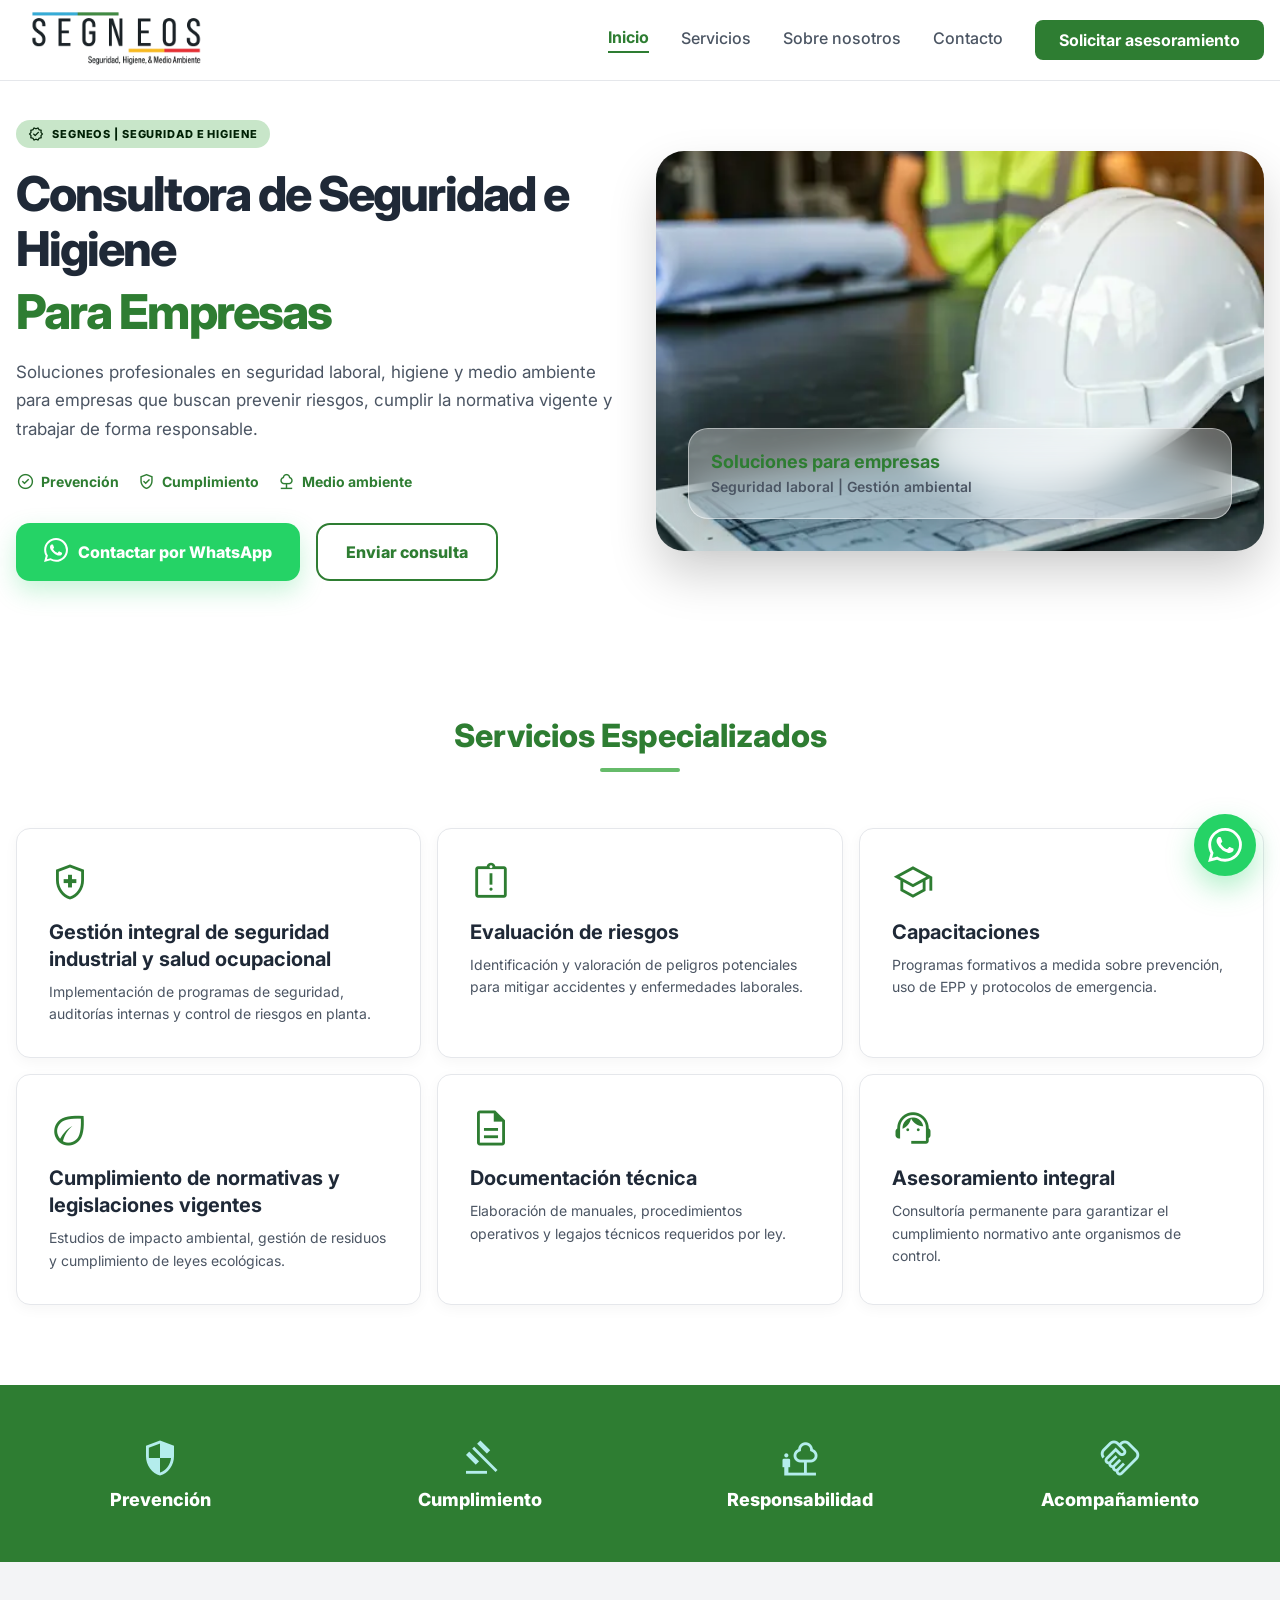
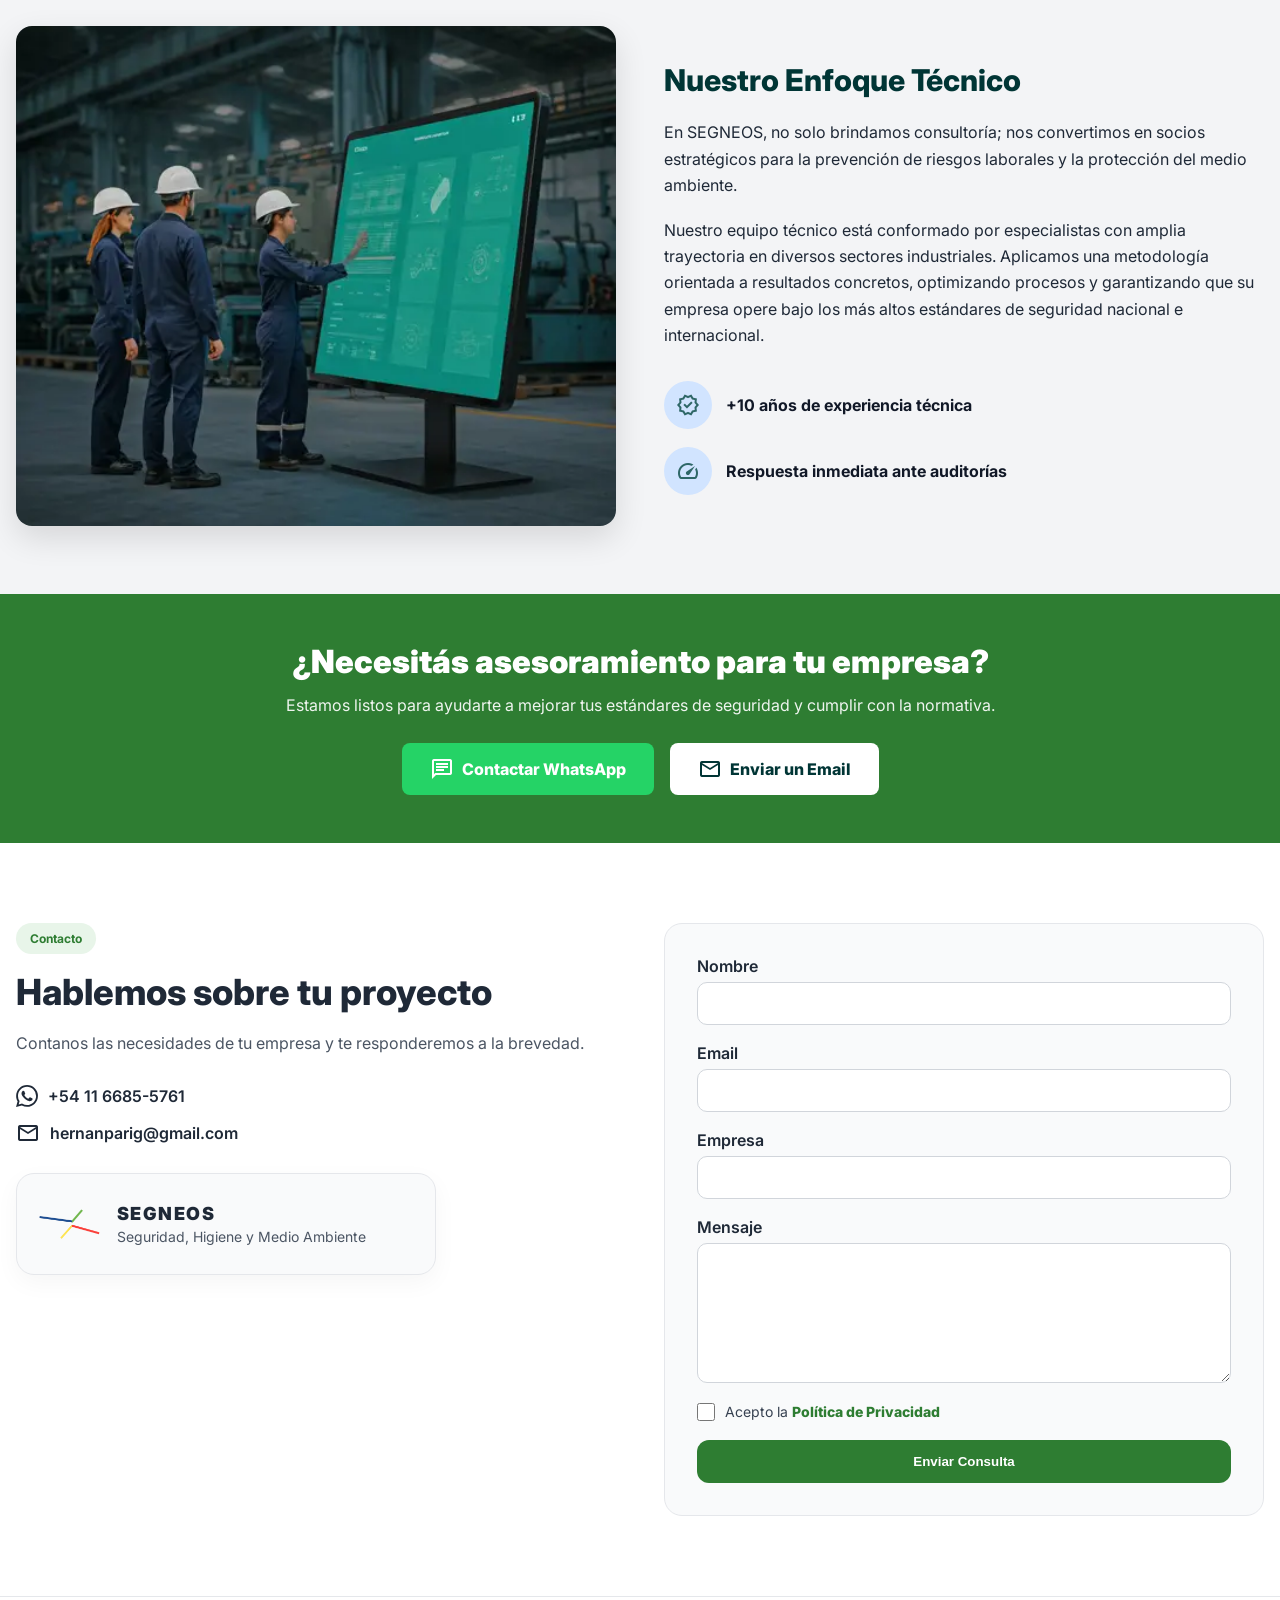
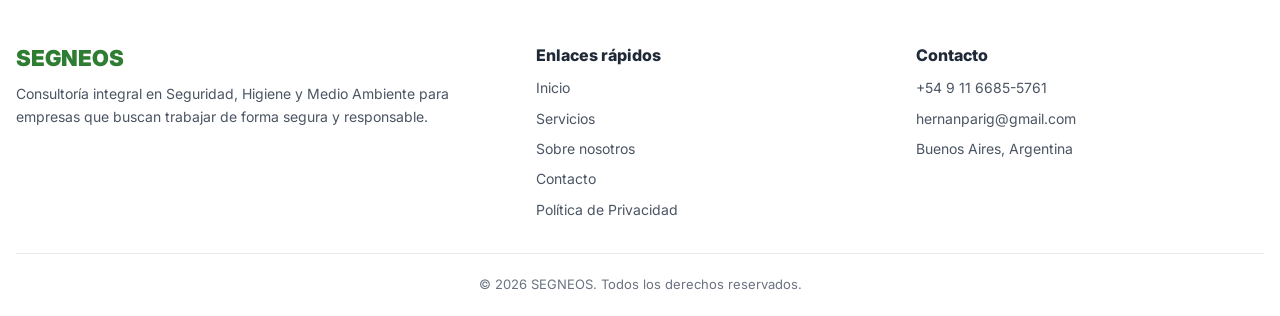
==== commit dfb8aed2: "mejorar SEO técnico y optimizar estructura para Google - Se optimizó el SEO general del proyecto SEG" ====
--- a/index.html
+++ b/index.html
@@ -1,15 +1,128 @@
 <!DOCTYPE html>
-<html lang="es" class="scroll-smooth">
+<html lang="es-AR" class="scroll-smooth">
 
 <head>
     <meta charset="UTF-8">
     <meta name="viewport" content="width=device-width, initial-scale=1.0">
-    <title></title>
 
-    <!-- Favicon dinámico desde configuracionGeneral.js -->
-    <link rel="icon" id="favicon-dinamico" href="">
+    <!-- SEO PRINCIPAL -->
+    <title>Consultora de Seguridad e Higiene en Buenos Aires | SEGNEOS</title>
 
-    <!-- Fuentes / Íconos -->
+    <meta name="description"
+        content="SEGNEOS es una consultora de Seguridad e Higiene Laboral y Gestión Ambiental para empresas. Brindamos asesoramiento profesional, prevención de riesgos, capacitaciones y cumplimiento normativo en Argentina.">
+
+    <meta name="author" content="SEGNEOS">
+    <meta name="robots" content="index, follow, max-snippet:-1, max-video-preview:-1, max-image-preview:large">
+
+    <link rel="canonical" href="https://f1gabrielbettiga.github.io/previews-clientes/">
+
+    <!-- FAVICON -->
+    <link rel="icon" type="image/png" id="favicon-dinamico" href="assets/img/favicon.png">
+
+    <!-- OPEN GRAPH / WHATSAPP / FACEBOOK -->
+    <meta property="og:title" content="Consultora de Seguridad e Higiene en Buenos Aires | SEGNEOS">
+    <meta property="og:description"
+        content="Consultora especializada en Seguridad e Higiene Laboral y Gestión Ambiental para empresas. Asesoramiento profesional, prevención de riesgos y cumplimiento normativo.">
+    <meta property="og:image" content="https://f1gabrielbettiga.github.io/previews-clientes/assets/img/og-segneos.jpg">
+    <meta property="og:image:secure_url"
+        content="https://f1gabrielbettiga.github.io/previews-clientes/assets/img/og-segneos.jpg">
+    <meta property="og:image:width" content="1200">
+    <meta property="og:image:height" content="630">
+    <meta property="og:image:alt" content="SEGNEOS - Consultora en Seguridad e Higiene Laboral">
+    <meta property="og:image:type" content="image/jpeg">
+    <meta property="og:url" content="https://f1gabrielbettiga.github.io/previews-clientes/">
+    <meta property="og:type" content="website">
+    <meta property="og:locale" content="es_AR">
+    <meta property="og:site_name" content="SEGNEOS">
+
+    <!-- TWITTER / X CARD -->
+    <meta name="twitter:card" content="summary_large_image">
+    <meta name="twitter:title" content="Consultora de Seguridad e Higiene en Buenos Aires | SEGNEOS">
+    <meta name="twitter:description"
+        content="Consultora especializada en Seguridad e Higiene Laboral y Gestión Ambiental para empresas.">
+    <meta name="twitter:image" content="https://f1gabrielbettiga.github.io/previews-clientes/assets/img/og-segneos.jpg">
+
+    <!-- COLOR DEL NAVEGADOR EN CELULAR -->
+    <meta name="theme-color" content="#2E7D32">
+
+    <!-- DATOS ESTRUCTURADOS -->
+    <script type="application/ld+json">
+    {
+        "@context": "https://schema.org",
+        "@graph": [
+            {
+                "@type": "Organization",
+                "@id": "https://f1gabrielbettiga.github.io/previews-clientes/#organization",
+                "name": "SEGNEOS",
+                "url": "https://f1gabrielbettiga.github.io/previews-clientes/",
+                "logo": {
+                    "@type": "ImageObject",
+                    "@id": "https://f1gabrielbettiga.github.io/previews-clientes/#logo",
+                    "url": "https://f1gabrielbettiga.github.io/previews-clientes/assets/img/favicon.png",
+                    "contentUrl": "https://f1gabrielbettiga.github.io/previews-clientes/assets/img/favicon.png",
+                    "caption": "SEGNEOS",
+                    "inLanguage": "es-AR"
+                }
+            },
+            {
+                "@type": "WebSite",
+                "@id": "https://f1gabrielbettiga.github.io/previews-clientes/#website",
+                "url": "https://f1gabrielbettiga.github.io/previews-clientes/",
+                "name": "SEGNEOS",
+                "publisher": {
+                    "@id": "https://f1gabrielbettiga.github.io/previews-clientes/#organization"
+                },
+                "inLanguage": "es-AR"
+            },
+            {
+                "@type": "WebPage",
+                "@id": "https://f1gabrielbettiga.github.io/previews-clientes/#webpage",
+                "url": "https://f1gabrielbettiga.github.io/previews-clientes/",
+                "name": "Consultora de Seguridad e Higiene en Buenos Aires | SEGNEOS",
+                "description": "SEGNEOS es una consultora de Seguridad e Higiene Laboral y Gestión Ambiental para empresas.",
+                "isPartOf": {
+                    "@id": "https://f1gabrielbettiga.github.io/previews-clientes/#website"
+                },
+                "about": {
+                    "@id": "https://f1gabrielbettiga.github.io/previews-clientes/#organization"
+                },
+                "primaryImageOfPage": {
+                    "@type": "ImageObject",
+                    "url": "https://f1gabrielbettiga.github.io/previews-clientes/assets/img/og-segneos.jpg",
+                    "width": 1200,
+                    "height": 630
+                },
+                "inLanguage": "es-AR"
+            },
+            {
+                "@type": "ProfessionalService",
+                "@id": "https://f1gabrielbettiga.github.io/previews-clientes/#professionalservice",
+                "name": "SEGNEOS",
+                "url": "https://f1gabrielbettiga.github.io/previews-clientes/",
+                "image": "https://f1gabrielbettiga.github.io/previews-clientes/assets/img/og-segneos.jpg",
+                "description": "Consultoría integral en Seguridad e Higiene Laboral y Gestión Ambiental para empresas.",
+                "areaServed": {
+                    "@type": "Country",
+                    "name": "Argentina"
+                },
+                "serviceType": [
+                    "Seguridad e Higiene Laboral",
+                    "Gestión Ambiental",
+                    "Prevención de Riesgos",
+                    "Cumplimiento Normativo",
+                    "Capacitaciones"
+                ],
+                "contactPoint": {
+                    "@type": "ContactPoint",
+                    "contactType": "Atención al cliente",
+                    "availableLanguage": "Spanish"
+                }
+            }
+        ]
+    }
+    </script>
+
+    <!-- FUENTES / ÍCONOS -->
     <link href="https://fonts.googleapis.com/css2?family=Inter:wght@400;600;700;900&display=swap" rel="stylesheet">
     <link href="https://fonts.googleapis.com/css2?family=Material+Symbols+Outlined:wght,FILL@100..700,0..1&display=swap"
         rel="stylesheet">
@@ -46,6 +159,7 @@
 
     <!-- WHATSAPP FLOTANTE -->
     <div id="whatsapp-flotante"></div>
+
     <!-- SECCIÓN FOOTER -->
     <footer id="footer"></footer>
 
--- a/assets/css/whatsappFlotante.css
+++ b/assets/css/whatsappFlotante.css
@@ -26,6 +26,8 @@
     z-index: 80;
 
     transition: all 0.25s ease;
+
+    animation: whatsappPulse 2.2s infinite;
 }
 
 .whatsapp-flotante-boton:hover {
@@ -43,6 +45,30 @@
     display: none;
 }
 
+/* =========================================
+   EFECTO PULSO WHATSAPP
+========================================= */
+
+@keyframes whatsappPulse {
+    0% {
+        box-shadow:
+            0 0 0 0 rgba(37, 211, 102, 0.45),
+            0 12px 28px rgba(37, 211, 102, 0.35);
+    }
+
+    70% {
+        box-shadow:
+            0 0 0 18px rgba(37, 211, 102, 0),
+            0 12px 28px rgba(37, 211, 102, 0.35);
+    }
+
+    100% {
+        box-shadow:
+            0 0 0 0 rgba(37, 211, 102, 0),
+            0 12px 28px rgba(37, 211, 102, 0.35);
+    }
+}
+
 @media (max-width: 520px) {
     .whatsapp-flotante-boton {
         right: 18px;
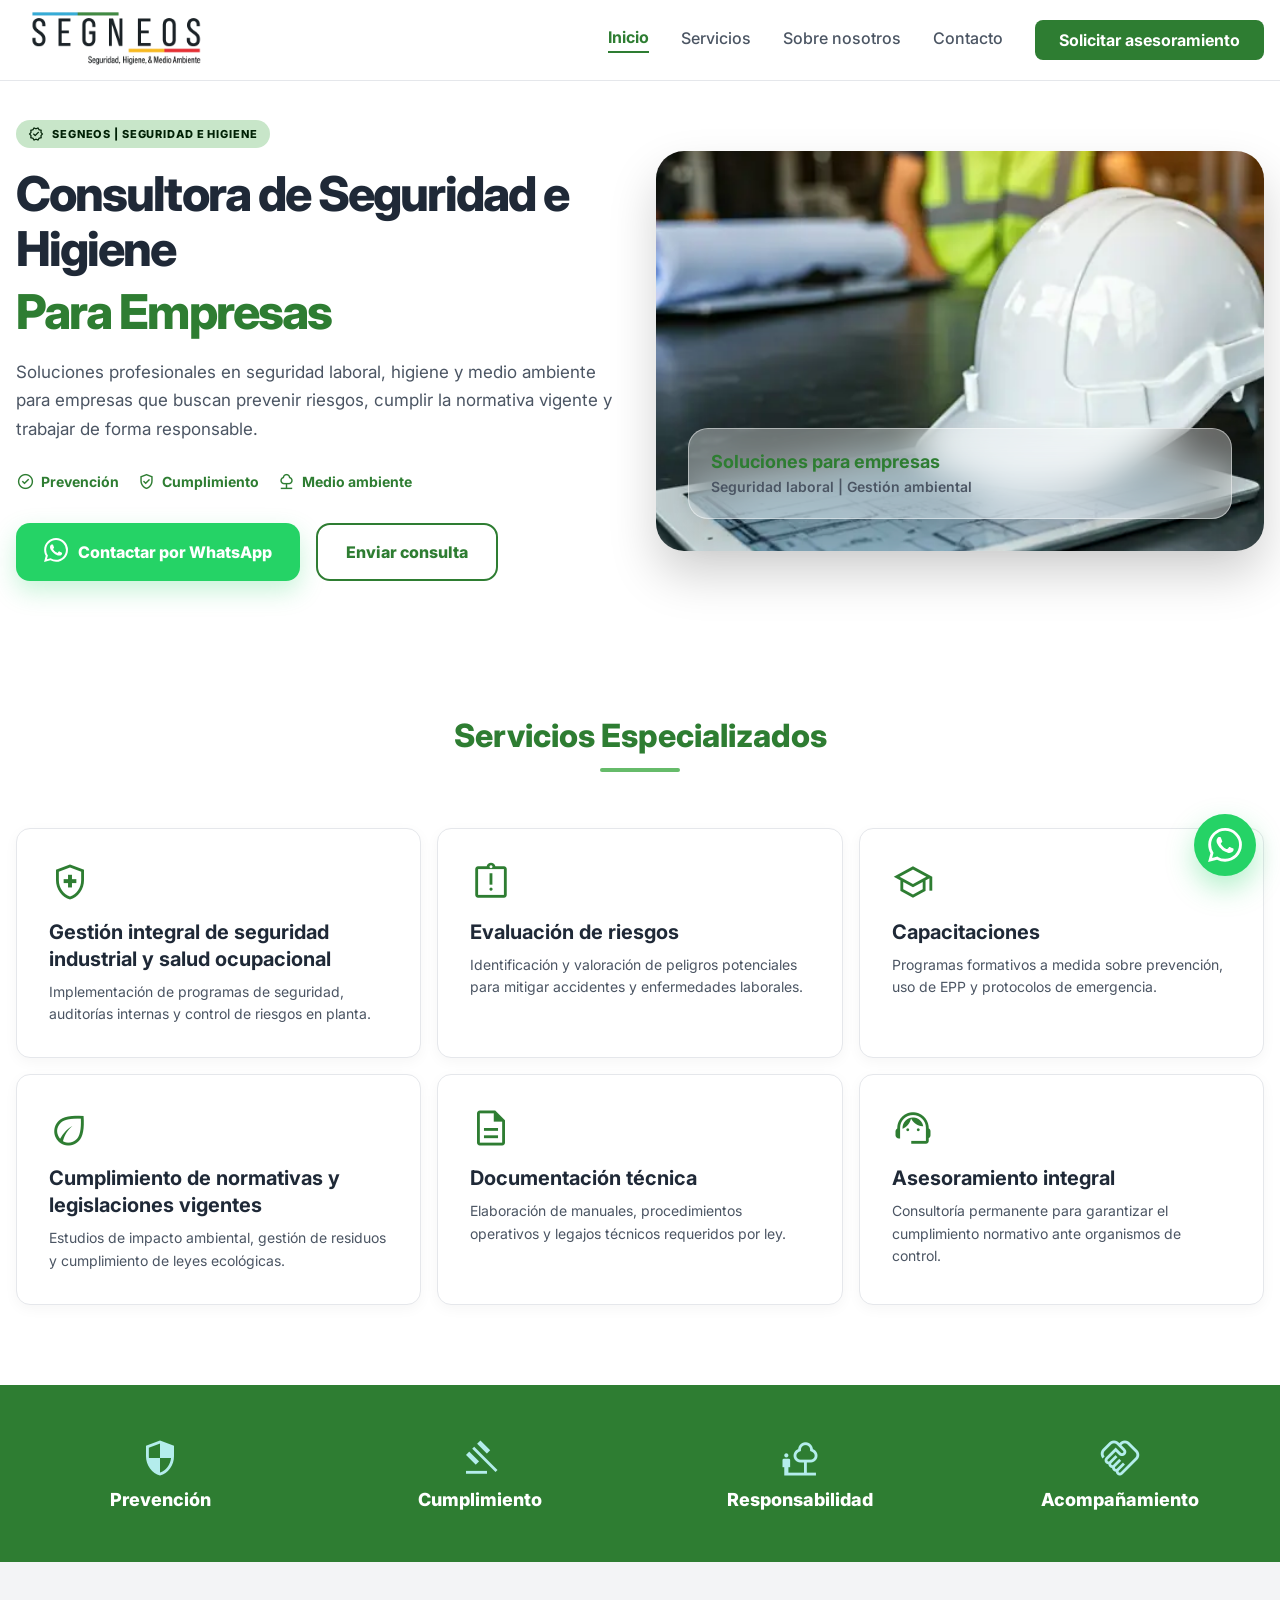
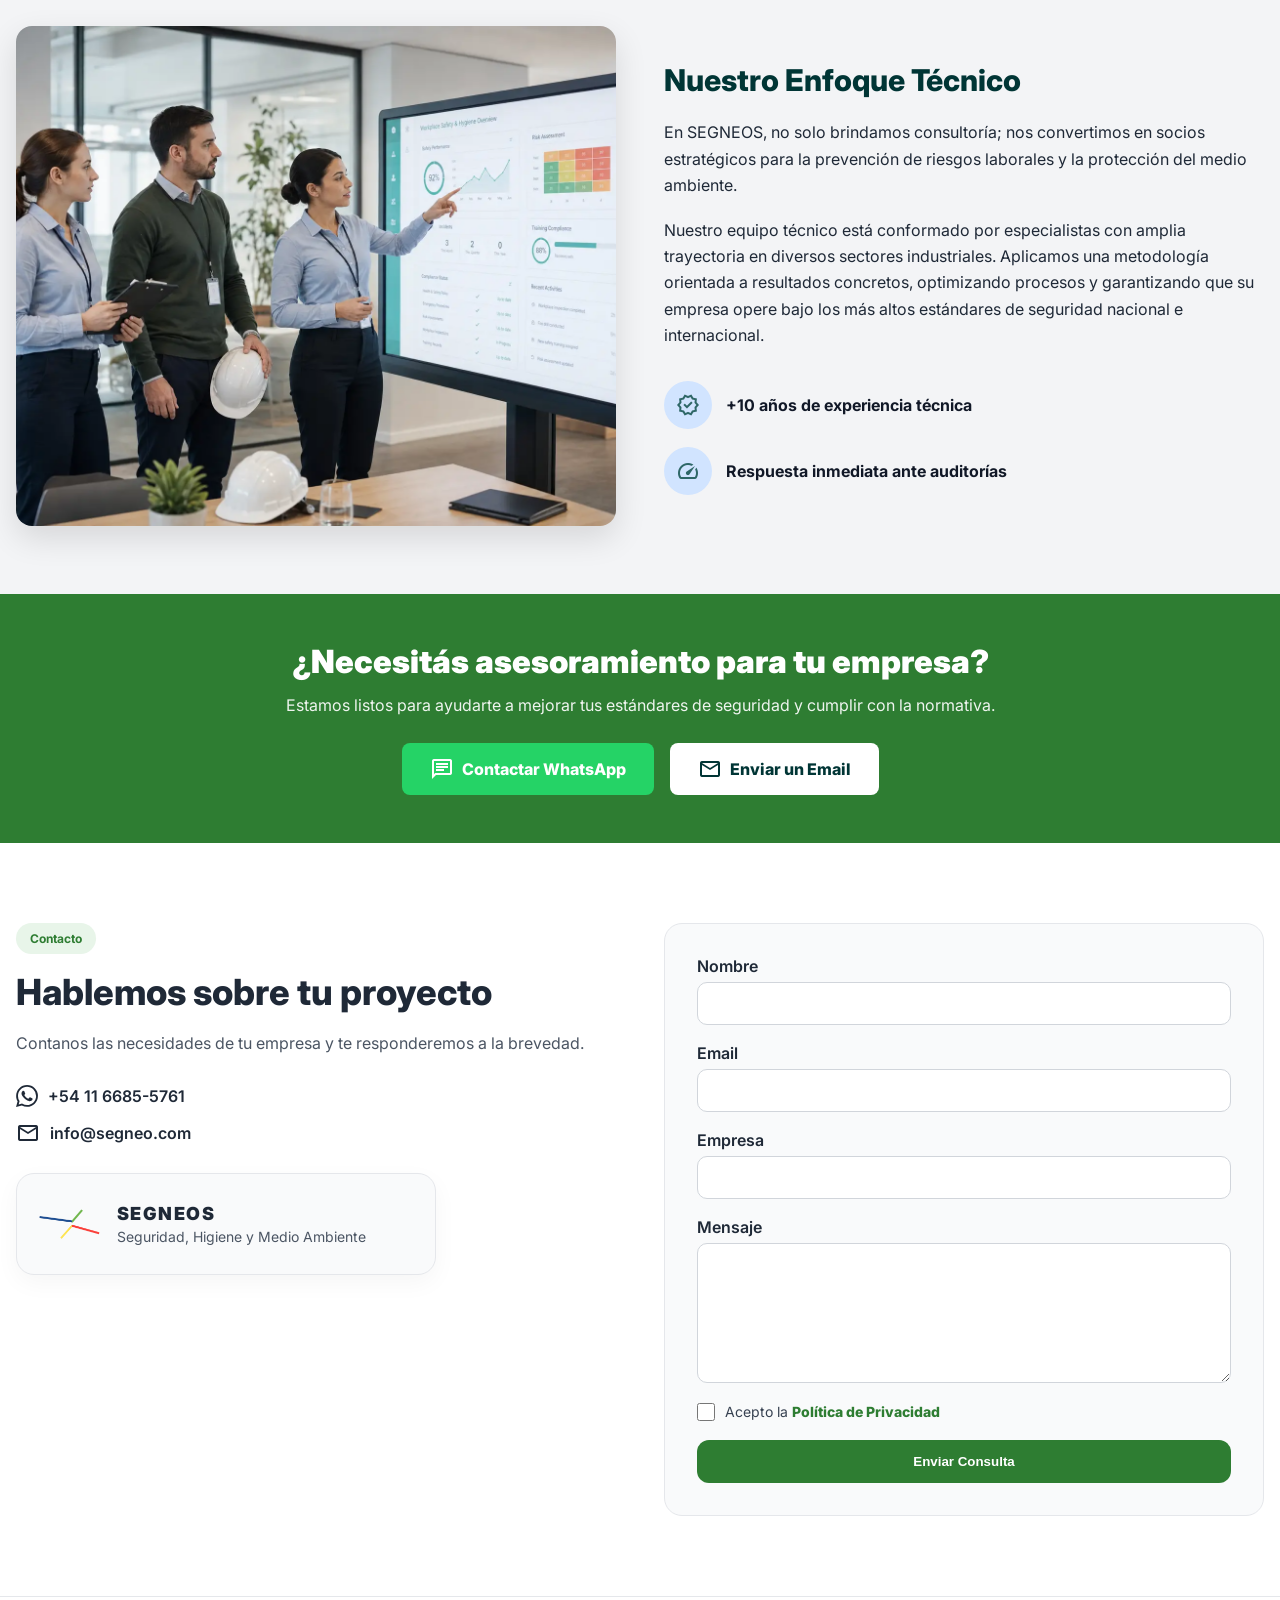
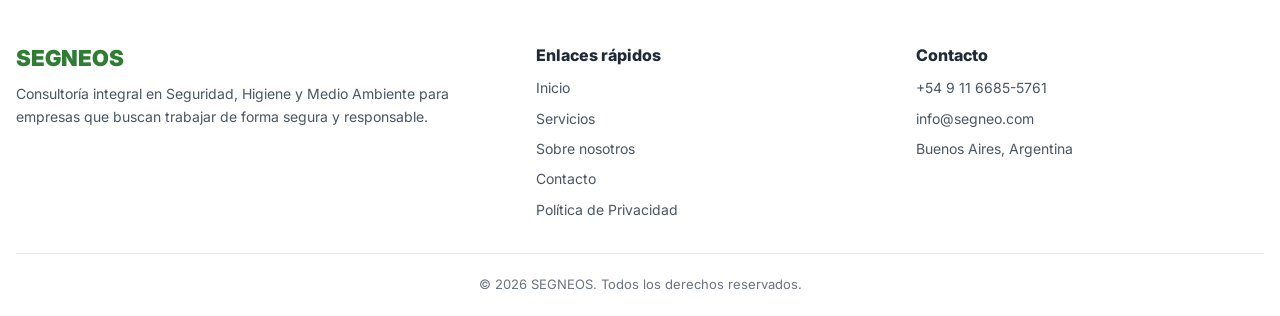
==== commit 5525bd7b: "Actualiza metadatos con dominio definitivo Se actualizaron las referencias del index para usar el do" ====
--- a/index.html
+++ b/index.html
@@ -1,4 +1,4 @@
-<!DOCTYPE html>
+<!DOCTYPE html> 
 <html lang="es-AR" class="scroll-smooth">
 
 <head>
@@ -9,12 +9,12 @@
     <title>Consultora de Seguridad e Higiene en Buenos Aires | SEGNEOS</title>
 
     <meta name="description"
-        content="SEGNEOS es una consultora de Seguridad e Higiene Laboral y Gestión Ambiental para empresas. Brindamos asesoramiento profesional, prevención de riesgos, capacitaciones y cumplimiento normativo en Argentina.">
+        content="Consultora de Seguridad e Higiene Laboral y Gestión Ambiental para empresas. Prevención de riesgos y cumplimiento normativo.">
 
     <meta name="author" content="SEGNEOS">
     <meta name="robots" content="index, follow, max-snippet:-1, max-video-preview:-1, max-image-preview:large">
 
-    <link rel="canonical" href="https://f1gabrielbettiga.github.io/previews-clientes/">
+    <link rel="canonical" href="https://segneo.com/">
 
     <!-- FAVICON -->
     <link rel="icon" type="image/png" id="favicon-dinamico" href="assets/img/favicon.png">
@@ -22,15 +22,15 @@
     <!-- OPEN GRAPH / WHATSAPP / FACEBOOK -->
     <meta property="og:title" content="Consultora de Seguridad e Higiene en Buenos Aires | SEGNEOS">
     <meta property="og:description"
-        content="Consultora especializada en Seguridad e Higiene Laboral y Gestión Ambiental para empresas. Asesoramiento profesional, prevención de riesgos y cumplimiento normativo.">
-    <meta property="og:image" content="https://f1gabrielbettiga.github.io/previews-clientes/assets/img/og-segneos.jpg">
+        content="Consultora de Seguridad e Higiene Laboral y Gestión Ambiental para empresas.">
+    <meta property="og:image" content="https://segneo.com/assets/img/og-segneos.jpg">
     <meta property="og:image:secure_url"
-        content="https://f1gabrielbettiga.github.io/previews-clientes/assets/img/og-segneos.jpg">
+        content="https://segneo.com/assets/img/og-segneos.jpg">
     <meta property="og:image:width" content="1200">
     <meta property="og:image:height" content="630">
     <meta property="og:image:alt" content="SEGNEOS - Consultora en Seguridad e Higiene Laboral">
     <meta property="og:image:type" content="image/jpeg">
-    <meta property="og:url" content="https://f1gabrielbettiga.github.io/previews-clientes/">
+    <meta property="og:url" content="https://segneo.com/">
     <meta property="og:type" content="website">
     <meta property="og:locale" content="es_AR">
     <meta property="og:site_name" content="SEGNEOS">
@@ -40,7 +40,7 @@
     <meta name="twitter:title" content="Consultora de Seguridad e Higiene en Buenos Aires | SEGNEOS">
     <meta name="twitter:description"
         content="Consultora especializada en Seguridad e Higiene Laboral y Gestión Ambiental para empresas.">
-    <meta name="twitter:image" content="https://f1gabrielbettiga.github.io/previews-clientes/assets/img/og-segneos.jpg">
+    <meta name="twitter:image" content="https://segneo.com/assets/img/og-segneos.jpg">
 
     <!-- COLOR DEL NAVEGADOR EN CELULAR -->
     <meta name="theme-color" content="#2E7D32">
@@ -52,43 +52,43 @@
         "@graph": [
             {
                 "@type": "Organization",
-                "@id": "https://f1gabrielbettiga.github.io/previews-clientes/#organization",
+                "@id": "https://segneo.com/#organization",
                 "name": "SEGNEOS",
-                "url": "https://f1gabrielbettiga.github.io/previews-clientes/",
+                "url": "https://segneo.com/",
                 "logo": {
                     "@type": "ImageObject",
-                    "@id": "https://f1gabrielbettiga.github.io/previews-clientes/#logo",
-                    "url": "https://f1gabrielbettiga.github.io/previews-clientes/assets/img/favicon.png",
-                    "contentUrl": "https://f1gabrielbettiga.github.io/previews-clientes/assets/img/favicon.png",
+                    "@id": "https://segneo.com/#logo",
+                    "url": "https://segneo.com/assets/img/favicon.png",
+                    "contentUrl": "https://segneo.com/assets/img/favicon.png",
                     "caption": "SEGNEOS",
                     "inLanguage": "es-AR"
                 }
             },
             {
                 "@type": "WebSite",
-                "@id": "https://f1gabrielbettiga.github.io/previews-clientes/#website",
-                "url": "https://f1gabrielbettiga.github.io/previews-clientes/",
+                "@id": "https://segneo.com/#website",
+                "url": "https://segneo.com/",
                 "name": "SEGNEOS",
                 "publisher": {
-                    "@id": "https://f1gabrielbettiga.github.io/previews-clientes/#organization"
+                    "@id": "https://segneo.com/#organization"
                 },
                 "inLanguage": "es-AR"
             },
             {
                 "@type": "WebPage",
-                "@id": "https://f1gabrielbettiga.github.io/previews-clientes/#webpage",
-                "url": "https://f1gabrielbettiga.github.io/previews-clientes/",
+                "@id": "https://segneo.com/#webpage",
+                "url": "https://segneo.com/",
                 "name": "Consultora de Seguridad e Higiene en Buenos Aires | SEGNEOS",
                 "description": "SEGNEOS es una consultora de Seguridad e Higiene Laboral y Gestión Ambiental para empresas.",
                 "isPartOf": {
-                    "@id": "https://f1gabrielbettiga.github.io/previews-clientes/#website"
+                    "@id": "https://segneo.com/#website"
                 },
                 "about": {
-                    "@id": "https://f1gabrielbettiga.github.io/previews-clientes/#organization"
+                    "@id": "https://segneo.com/#organization"
                 },
                 "primaryImageOfPage": {
                     "@type": "ImageObject",
-                    "url": "https://f1gabrielbettiga.github.io/previews-clientes/assets/img/og-segneos.jpg",
+                    "url": "https://segneo.com/assets/img/og-segneos.jpg",
                     "width": 1200,
                     "height": 630
                 },
@@ -96,11 +96,17 @@
             },
             {
                 "@type": "ProfessionalService",
-                "@id": "https://f1gabrielbettiga.github.io/previews-clientes/#professionalservice",
+                "@id": "https://segneo.com/#professionalservice",
                 "name": "SEGNEOS",
-                "url": "https://f1gabrielbettiga.github.io/previews-clientes/",
-                "image": "https://f1gabrielbettiga.github.io/previews-clientes/assets/img/og-segneos.jpg",
+                "url": "https://segneo.com/",
+                "image": "https://segneo.com/assets/img/og-segneos.jpg",
                 "description": "Consultoría integral en Seguridad e Higiene Laboral y Gestión Ambiental para empresas.",
+                "telephone": "+54 9 11 6685-5761",
+                "address": {
+                    "@type": "PostalAddress",
+                    "addressRegion": "Buenos Aires",
+                    "addressCountry": "AR"
+                },
                 "areaServed": {
                     "@type": "Country",
                     "name": "Argentina"
@@ -114,6 +120,7 @@
                 ],
                 "contactPoint": {
                     "@type": "ContactPoint",
+                    "telephone": "+54 9 11 6685-5761",
                     "contactType": "Atención al cliente",
                     "availableLanguage": "Spanish"
                 }
